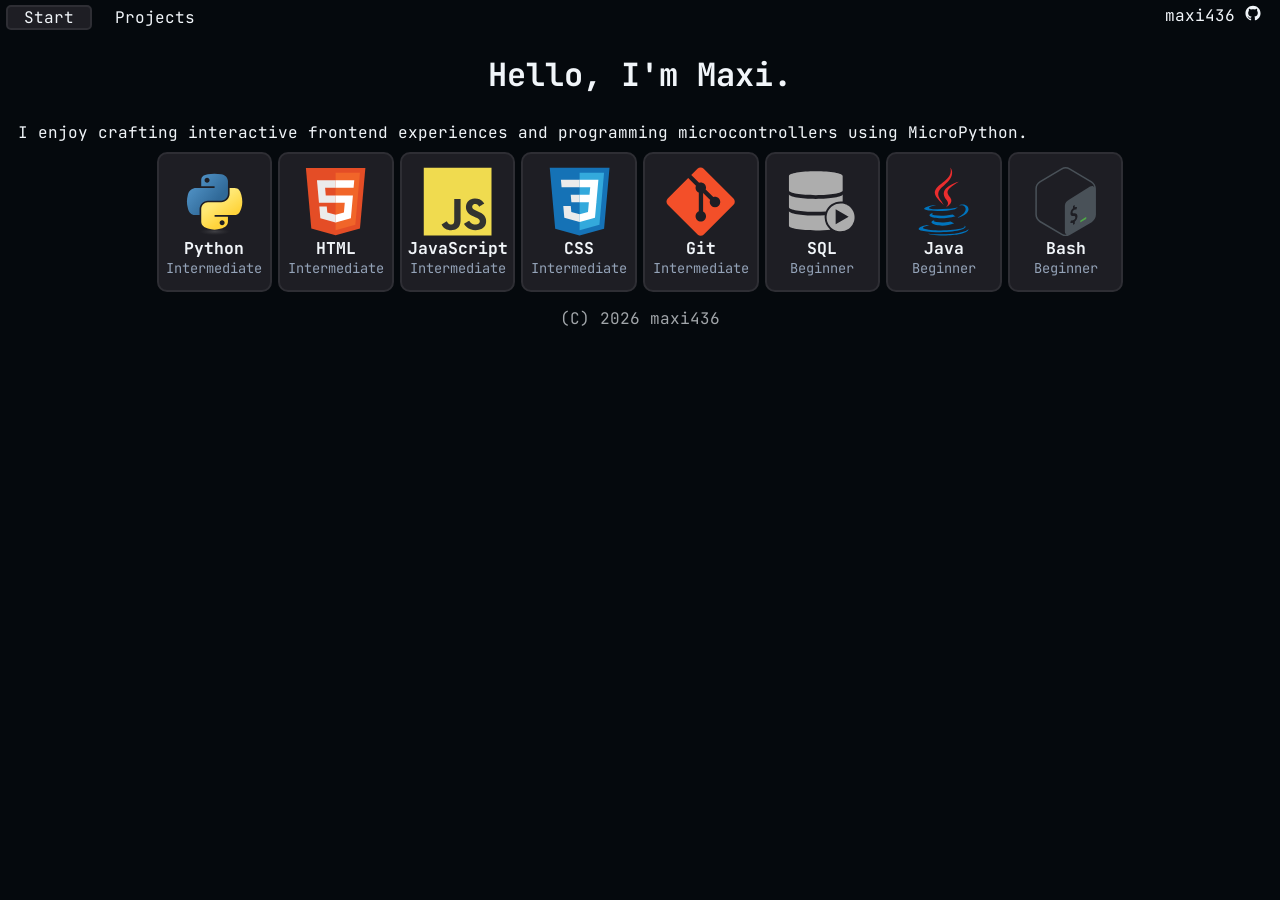
==== index.html @ e3fab628 "remake license section" ====
<!DOCTYPE html>
<html lang="en">
    <head>
        <meta charset="utf-8">
        <meta name="viewport" content="width=device-width, initial-scale=1.0">
        <title>maxi436's website</title>
        <link rel="stylesheet" href="style.css">
        <link rel="preconnect" href="https://fonts.googleapis.com">
        <link rel="preconnect" href="https://fonts.gstatic.com" crossorigin>
        <link href="https://fonts.googleapis.com/css2?family=JetBrains+Mono:wght@100..800&display=swap" rel="stylesheet">
    </head>
    <body>
        <nav>
            <button class="navbutton selected" onclick="show('start', this)">Start</button>
            <!-- button class="navbutton" onclick="show('about', this)">About</button -->
            <button class="navbutton" onclick="show('projects', this)">Projects</button>
            <a class="right" href="https://github.com/maxi436" target="new">
                <button>
                    maxi436 
                    <svg viewBox="0 0 128 128">
                    <g fill="#F1F5F9"><path fill-rule="evenodd" clip-rule="evenodd" d="M64 5.103c-33.347 0-60.388 27.035-60.388 60.388 0 26.682 17.303 49.317 41.297 57.303 3.017.56 4.125-1.31 4.125-2.905 0-1.44-.056-6.197-.082-11.243-16.8 3.653-20.345-7.125-20.345-7.125-2.747-6.98-6.705-8.836-6.705-8.836-5.48-3.748.413-3.67.413-3.67 6.063.425 9.257 6.223 9.257 6.223 5.386 9.23 14.127 6.562 17.573 5.02.542-3.903 2.107-6.568 3.834-8.076-13.413-1.525-27.514-6.704-27.514-29.843 0-6.593 2.36-11.98 6.223-16.21-.628-1.52-2.695-7.662.584-15.98 0 0 5.07-1.623 16.61 6.19C53.7 35 58.867 34.327 64 34.304c5.13.023 10.3.694 15.127 2.033 11.526-7.813 16.59-6.19 16.59-6.19 3.287 8.317 1.22 14.46.593 15.98 3.872 4.23 6.215 9.617 6.215 16.21 0 23.194-14.127 28.3-27.574 29.796 2.167 1.874 4.097 5.55 4.097 11.183 0 8.08-.07 14.583-.07 16.572 0 1.607 1.088 3.49 4.148 2.897 23.98-7.994 41.263-30.622 41.263-57.294C124.388 32.14 97.35 5.104 64 5.104z"></path><path d="M26.484 91.806c-.133.3-.605.39-1.035.185-.44-.196-.685-.605-.543-.906.13-.31.603-.395 1.04-.188.44.197.69.61.537.91zm2.446 2.729c-.287.267-.85.143-1.232-.28-.396-.42-.47-.983-.177-1.254.298-.266.844-.14 1.24.28.394.426.472.984.17 1.255zM31.312 98.012c-.37.258-.976.017-1.35-.52-.37-.538-.37-1.183.01-1.44.373-.258.97-.025 1.35.507.368.545.368 1.19-.01 1.452zm3.261 3.361c-.33.365-1.036.267-1.552-.23-.527-.487-.674-1.18-.343-1.544.336-.366 1.045-.264 1.564.23.527.486.686 1.18.333 1.543zm4.5 1.951c-.147.473-.825.688-1.51.486-.683-.207-1.13-.76-.99-1.238.14-.477.823-.7 1.512-.485.683.206 1.13.756.988 1.237zm4.943.361c.017.498-.563.91-1.28.92-.723.017-1.308-.387-1.315-.877 0-.503.568-.91 1.29-.924.717-.013 1.306.387 1.306.88zm4.598-.782c.086.485-.413.984-1.126 1.117-.7.13-1.35-.172-1.44-.653-.086-.498.422-.997 1.122-1.126.714-.123 1.354.17 1.444.663zm0 0"></path></g>
                    </svg>
                </button>
            </a>
        </nav>

        <section class="start">
            <h1>Hello, I'm Maxi.</h1>

            <p>
                I enjoy crafting interactive frontend experiences and programming microcontrollers using MicroPython.
            </p>

            <div class="skills">
                <div class="card">
                    <div class="card-inner">
                        <div class="card-front">
                            <svg viewBox="0 0 128 128">
                            <lineargradient id="python-original-a" gradientUnits="userSpaceOnUse" x1="70.252" y1="1237.476" x2="170.659" y2="1151.089" gradientTransform="matrix(.563 0 0 -.568 -29.215 707.817)"><stop offset="0" stop-color="#5A9FD4"></stop><stop offset="1" stop-color="#306998"></stop></lineargradient><lineargradient id="python-original-b" gradientUnits="userSpaceOnUse" x1="209.474" y1="1098.811" x2="173.62" y2="1149.537" gradientTransform="matrix(.563 0 0 -.568 -29.215 707.817)"><stop offset="0" stop-color="#FFD43B"></stop><stop offset="1" stop-color="#FFE873"></stop></lineargradient><path fill="url(#python-original-a)" d="M63.391 1.988c-4.222.02-8.252.379-11.8 1.007-10.45 1.846-12.346 5.71-12.346 12.837v9.411h24.693v3.137H29.977c-7.176 0-13.46 4.313-15.426 12.521-2.268 9.405-2.368 15.275 0 25.096 1.755 7.311 5.947 12.519 13.124 12.519h8.491V67.234c0-8.151 7.051-15.34 15.426-15.34h24.665c6.866 0 12.346-5.654 12.346-12.548V15.833c0-6.693-5.646-11.72-12.346-12.837-4.244-.706-8.645-1.027-12.866-1.008zM50.037 9.557c2.55 0 4.634 2.117 4.634 4.721 0 2.593-2.083 4.69-4.634 4.69-2.56 0-4.633-2.097-4.633-4.69-.001-2.604 2.073-4.721 4.633-4.721z" transform="translate(0 10.26)"></path><path fill="url(#python-original-b)" d="M91.682 28.38v10.966c0 8.5-7.208 15.655-15.426 15.655H51.591c-6.756 0-12.346 5.783-12.346 12.549v23.515c0 6.691 5.818 10.628 12.346 12.547 7.816 2.297 15.312 2.713 24.665 0 6.216-1.801 12.346-5.423 12.346-12.547v-9.412H63.938v-3.138h37.012c7.176 0 9.852-5.005 12.348-12.519 2.578-7.735 2.467-15.174 0-25.096-1.774-7.145-5.161-12.521-12.348-12.521h-9.268zM77.809 87.927c2.561 0 4.634 2.097 4.634 4.692 0 2.602-2.074 4.719-4.634 4.719-2.55 0-4.633-2.117-4.633-4.719 0-2.595 2.083-4.692 4.633-4.692z" transform="translate(0 10.26)"></path><radialGradient id="python-original-c" cx="1825.678" cy="444.45" r="26.743" gradientTransform="matrix(0 -.24 -1.055 0 532.979 557.576)" gradientUnits="userSpaceOnUse"><stop offset="0" stop-color="#B8B8B8" stop-opacity=".498"></stop><stop offset="1" stop-color="#7F7F7F" stop-opacity="0"></stop></radialGradient><path opacity=".444" fill="url(#python-original-c)" d="M97.309 119.597c0 3.543-14.816 6.416-33.091 6.416-18.276 0-33.092-2.873-33.092-6.416 0-3.544 14.815-6.417 33.092-6.417 18.275 0 33.091 2.872 33.091 6.417z"></path>
                            </svg>         
                            <strong>Python</strong>
                            Intermediate
                        </div>
                        <div class="card-back">
                            since
                            2022
                        </div>
                    </div>
                </div>
                <div class="card">
                    <div class="card-inner">
                        <div class="card-front">          
                            <svg viewBox="0 0 128 128">
                            <path fill="#E44D26" d="M19.037 113.876L9.032 1.661h109.936l-10.016 112.198-45.019 12.48z"></path><path fill="#F16529" d="M64 116.8l36.378-10.086 8.559-95.878H64z"></path><path fill="#EBEBEB" d="M64 52.455H45.788L44.53 38.361H64V24.599H29.489l.33 3.692 3.382 37.927H64zm0 35.743l-.061.017-15.327-4.14-.979-10.975H33.816l1.928 21.609 28.193 7.826.063-.017z"></path><path fill="#fff" d="M63.952 52.455v13.763h16.947l-1.597 17.849-15.35 4.143v14.319l28.215-7.82.207-2.325 3.234-36.233.335-3.696h-3.708zm0-27.856v13.762h33.244l.276-3.092.628-6.978.329-3.692z"></path>
                            </svg>
                            <strong>HTML</strong>
                            Intermediate
                        </div>
                        <div class="card-back">
                            since
                            2024
                        </div>
                    </div>
                </div>
                <div class="card">
                    <div class="card-inner">
                        <div class="card-front">
                            <svg viewBox="0 0 128 128">
                            <path fill="#F0DB4F" d="M1.408 1.408h125.184v125.185H1.408z"></path><path fill="#323330" d="M116.347 96.736c-.917-5.711-4.641-10.508-15.672-14.981-3.832-1.761-8.104-3.022-9.377-5.926-.452-1.69-.512-2.642-.226-3.665.821-3.32 4.784-4.355 7.925-3.403 2.023.678 3.938 2.237 5.093 4.724 5.402-3.498 5.391-3.475 9.163-5.879-1.381-2.141-2.118-3.129-3.022-4.045-3.249-3.629-7.676-5.498-14.756-5.355l-3.688.477c-3.534.893-6.902 2.748-8.877 5.235-5.926 6.724-4.236 18.492 2.975 23.335 7.104 5.332 17.54 6.545 18.873 11.531 1.297 6.104-4.486 8.08-10.234 7.378-4.236-.881-6.592-3.034-9.139-6.949-4.688 2.713-4.688 2.713-9.508 5.485 1.143 2.499 2.344 3.63 4.26 5.795 9.068 9.198 31.76 8.746 35.83-5.176.165-.478 1.261-3.666.38-8.581zM69.462 58.943H57.753l-.048 30.272c0 6.438.333 12.34-.714 14.149-1.713 3.558-6.152 3.117-8.175 2.427-2.059-1.012-3.106-2.451-4.319-4.485-.333-.584-.583-1.036-.667-1.071l-9.52 5.83c1.583 3.249 3.915 6.069 6.902 7.901 4.462 2.678 10.459 3.499 16.731 2.059 4.082-1.189 7.604-3.652 9.448-7.401 2.666-4.915 2.094-10.864 2.07-17.444.06-10.735.001-21.468.001-32.237z"></path>
                            </svg>
                            <strong>JavaScript</strong>
                            Intermediate
                        </div>
                        <div class="card-back">
                            since
                            2024
                        </div>
                    </div>
                </div>
                <div class="card">
                    <div class="card-inner">
                        <div class="card-front">
                            <svg viewBox="0 0 128 128">
                            <path fill="#1572B6" d="M18.814 114.123L8.76 1.352h110.48l-10.064 112.754-45.243 12.543-45.119-12.526z"></path><path fill="#33A9DC" d="M64.001 117.062l36.559-10.136 8.601-96.354h-45.16v106.49z"></path><path fill="#fff" d="M64.001 51.429h18.302l1.264-14.163H64.001V23.435h34.682l-.332 3.711-3.4 38.114h-30.95V51.429z"></path><path fill="#EBEBEB" d="M64.083 87.349l-.061.018-15.403-4.159-.985-11.031H33.752l1.937 21.717 28.331 7.863.063-.018v-14.39z"></path><path fill="#fff" d="M81.127 64.675l-1.666 18.522-15.426 4.164v14.39l28.354-7.858.208-2.337 2.406-26.881H81.127z"></path><path fill="#EBEBEB" d="M64.048 23.435v13.831H30.64l-.277-3.108-.63-7.012-.331-3.711h34.646zm-.047 27.996v13.831H48.792l-.277-3.108-.631-7.012-.33-3.711h16.447z"></path>
                            </svg>
                            <strong>CSS</strong>
                            Intermediate
                        </div>
                        <div class="card-back">
                            since
                            2024
                        </div>
                    </div>
                </div>
                <div class="card">
                    <div class="card-inner">
                        <div class="card-front">
                            <svg viewBox="0 0 128 128">
                            <path fill="#F34F29" d="M124.737 58.378L69.621 3.264c-3.172-3.174-8.32-3.174-11.497 0L46.68 14.71l14.518 14.518c3.375-1.139 7.243-.375 9.932 2.314 2.703 2.706 3.461 6.607 2.294 9.993l13.992 13.993c3.385-1.167 7.292-.413 9.994 2.295 3.78 3.777 3.78 9.9 0 13.679a9.673 9.673 0 01-13.683 0 9.677 9.677 0 01-2.105-10.521L68.574 47.933l-.002 34.341a9.708 9.708 0 012.559 1.828c3.778 3.777 3.778 9.898 0 13.683-3.779 3.777-9.904 3.777-13.679 0-3.778-3.784-3.778-9.905 0-13.683a9.65 9.65 0 013.167-2.11V47.333a9.581 9.581 0 01-3.167-2.111c-2.862-2.86-3.551-7.06-2.083-10.576L41.056 20.333 3.264 58.123a8.133 8.133 0 000 11.5l55.117 55.114c3.174 3.174 8.32 3.174 11.499 0l54.858-54.858a8.135 8.135 0 00-.001-11.501z"></path>
                            </svg>
                            <strong>Git</strong>
                            Intermediate
                        </div>
                        <div class="card-back">
                            since 2025
                        </div>
                    </div>
                </div>
                <div class="card">
                    <div class="card-inner">
                        <div class="card-front">
                            <svg viewBox="0 0 128 128"> 
                            <path fill="#adadad" d="M51.395 7.758c-27.396 0-49.604 3.824-49.647 8.54l-.002-.009v27.293c0 4.723 22.227 8.535 49.649 8.535 27.42 0 49.648-3.836 49.648-8.535V16.289l-.002.01c-.043-4.717-22.255-8.541-49.646-8.541zm-17.268 16.57c1.39.09 2.805.169 4.25.236-.574-.026-1.18-.04-1.746-.07-.86-.046-1.665-.112-2.504-.166zm20.453.516c-1.064.012-2.104.037-3.185.037v-.002c-.654 0-1.275-.021-1.922-.025.642.004 1.273.017 1.922.017 1.075 0 2.127-.016 3.185-.027zM1.746 50.562v23.77c0 4.727 22.227 8.535 49.649 8.535 6.502 0 12.672-.228 18.357-.62 4.322-10.913 14.962-18.634 27.412-18.634 1.316 0 2.609.095 3.879.262V50.562c0 4.727-22.228 8.536-49.648 8.536-27.422 0-49.649-3.833-49.649-8.535zM97.164 67.25c-10.278 0-19.151 5.999-23.314 14.686a25.67 25.67 0 0 0-.805 1.884c-.2.522-.392 1.05-.559 1.586v.002a25.753 25.753 0 0 0-.447 1.647c-.03.124-.056.248-.084.373a25.7 25.7 0 0 0-.324 1.676 26.04 26.04 0 0 0-.307 3.986c0 9.287 4.9 17.426 12.254 21.98.485.3.98.584 1.484.852.03.016.062.03.092.047.453.238.917.462 1.385.674.076.034.152.07.229.103 1.001.441 2.036.82 3.1 1.133a25.62 25.62 0 0 0 1.654.426c.092.02.184.044.277.064.536.114 1.08.21 1.629.29l.232.028c.476.065.954.115 1.438.153l.375.03c.56.035 1.122.06 1.691.06a25.78 25.78 0 0 0 14.447-4.412 25.93 25.93 0 0 0 3.825-3.157 25.94 25.94 0 0 0 6.406-10.586 25.654 25.654 0 0 0 1.03-5.043 25.815 25.815 0 0 0 .03-4.877c-.007-.081-.011-.164-.02-.246a25.824 25.824 0 0 0-.347-2.41 25.664 25.664 0 0 0-.447-1.928c-.036-.131-.075-.261-.113-.392a25.648 25.648 0 0 0-.621-1.881c-.035-.091-.073-.18-.108-.271a25.719 25.719 0 0 0-.816-1.89c-.023-.045-.048-.09-.07-.136a25.79 25.79 0 0 0-.989-1.824l-.057-.096a25.85 25.85 0 0 0-1.148-1.736c-.045-.063-.087-.127-.133-.19a25.933 25.933 0 0 0-1.234-1.554c-.077-.09-.156-.179-.235-.268-.43-.49-.879-.966-1.345-1.422-.07-.068-.143-.133-.213-.2a25.986 25.986 0 0 0-1.516-1.347c-.04-.033-.082-.064-.123-.097a25.919 25.919 0 0 0-1.664-1.238c-.027-.019-.053-.039-.08-.057l-.012-.008a25.841 25.841 0 0 0-1.75-1.076c-.074-.042-.147-.087-.222-.129a25.76 25.76 0 0 0-2.094-1.031c-.6-.264-1.213-.507-1.836-.725-.115-.04-.232-.078-.348-.117a25.6 25.6 0 0 0-1.914-.563c-.102-.025-.207-.045-.31-.07a25.664 25.664 0 0 0-2.084-.412l-.01-.002a26.1 26.1 0 0 0-3.879-.289zm-9.102 10.914 24.028 13.871-24.028 13.871V78.164zM1.746 81.316v27.29c0 4.726 22.227 8.535 49.649 8.535 9.98 0 19.136-.536 26.89-1.412-6.478-5.408-10.601-13.541-10.601-22.64a29.6 29.6 0 0 1 .244-3.74 272.19 272.19 0 0 1-16.533.499c-27.422 0-49.649-3.832-49.649-8.532z"></path>
                            </svg>
                            <strong>SQL</strong>
                            Beginner
                        </div>
                        <div class="card-back">
                            since
                            2025
                        </div>
                    </div>
                </div>
                <div class="card">
                    <div class="card-inner">
                        <div class="card-front">
                            <svg viewBox="0 0 128 128">
                            <path fill="#0074BD" d="M47.617 98.12s-4.767 2.774 3.397 3.71c9.892 1.13 14.947.968 25.845-1.092 0 0 2.871 1.795 6.873 3.351-24.439 10.47-55.308-.607-36.115-5.969zm-2.988-13.665s-5.348 3.959 2.823 4.805c10.567 1.091 18.91 1.18 33.354-1.6 0 0 1.993 2.025 5.132 3.131-29.542 8.64-62.446.68-41.309-6.336z"></path><path fill="#EA2D2E" d="M69.802 61.271c6.025 6.935-1.58 13.17-1.58 13.17s15.289-7.891 8.269-17.777c-6.559-9.215-11.587-13.792 15.635-29.58 0 .001-42.731 10.67-22.324 34.187z"></path><path fill="#0074BD" d="M102.123 108.229s3.529 2.91-3.888 5.159c-14.102 4.272-58.706 5.56-71.094.171-4.451-1.938 3.899-4.625 6.526-5.192 2.739-.593 4.303-.485 4.303-.485-4.953-3.487-32.013 6.85-13.743 9.815 49.821 8.076 90.817-3.637 77.896-9.468zM49.912 70.294s-22.686 5.389-8.033 7.348c6.188.828 18.518.638 30.011-.326 9.39-.789 18.813-2.474 18.813-2.474s-3.308 1.419-5.704 3.053c-23.042 6.061-67.544 3.238-54.731-2.958 10.832-5.239 19.644-4.643 19.644-4.643zm40.697 22.747c23.421-12.167 12.591-23.86 5.032-22.285-1.848.385-2.677.72-2.677.72s.688-1.079 2-1.543c14.953-5.255 26.451 15.503-4.823 23.725 0-.002.359-.327.468-.617z"></path><path fill="#EA2D2E" d="M76.491 1.587S89.459 14.563 64.188 34.51c-20.266 16.006-4.621 25.13-.007 35.559-11.831-10.673-20.509-20.07-14.688-28.815C58.041 28.42 81.722 22.195 76.491 1.587z"></path><path fill="#0074BD" d="M52.214 126.021c22.476 1.437 57-.8 57.817-11.436 0 0-1.571 4.032-18.577 7.231-19.186 3.612-42.854 3.191-56.887.874 0 .001 2.875 2.381 17.647 3.331z"></path>
                            </svg>
                            <strong>Java</strong>
                            Beginner
                        </div>
                        <div class="card-back">
                            since 2025
                        </div>
                    </div>
                </div>
                <div class="card">
                        <div class="card-inner">
                            <div class="card-front">
                                <svg viewBox="0 0 128 128">
                                <path fill="#495158" d="M112.205 26.129 71.8 2.142A15.326 15.326 0 0 0 64.005 0c-2.688 0-5.386.717-7.796 2.152L15.795 26.14C10.976 28.999 8 34.289 8 40.018v47.975c0 5.729 2.967 11.019 7.796 13.878L56.2 125.858A15.193 15.193 0 0 0 63.995 128a15.32 15.32 0 0 0 7.796-2.142l40.414-23.987c4.819-2.86 7.796-8.16 7.796-13.878V40.007c0-5.718-2.967-11.019-7.796-13.878zm-31.29 74.907.063 3.448c0 .418-.267.889-.588 1.06l-2.046 1.178c-.321.16-.6-.032-.6-.45l-.032-3.394c-1.745.728-3.523.9-4.647.45-.214-.086-.31-.397-.225-.76l.739-3.117c.064-.246.193-.493.364-.643a.726.726 0 0 1 .193-.139c.117-.064.235-.075.332-.032 1.22.407 2.773.214 4.272-.535 1.907-.964 3.18-2.913 3.16-4.84-.022-1.757-.964-2.474-3.267-2.496-2.934.01-5.675-.567-5.718-4.894-.032-3.555 1.81-7.26 4.744-9.595l-.032-3.48c0-.428.257-.9.589-1.07l1.98-1.264c.322-.161.6.042.6.46l.033 3.48c1.456-.578 2.72-.738 3.865-.47.247.063.364.406.257.802l-.77 3.084a1.372 1.372 0 0 1-.354.622.825.825 0 0 1-.203.15c-.108.053-.204.064-.3.053-.525-.118-1.767-.385-3.727.6-2.056 1.038-2.773 2.827-2.763 4.155.022 1.585.825 2.066 3.63 2.11 3.738.063 5.344 1.691 5.387 5.45.053 3.684-1.917 7.657-4.937 10.077zm28.206-64.787L70.89 59.86c-4.765 2.784-8.278 5.911-8.288 11.662v47.107c0 3.437 1.392 5.665 3.523 6.318a12.81 12.81 0 0 1-2.12.204c-2.239 0-4.445-.61-6.383-1.757L17.219 99.408c-3.951-2.345-6.403-6.725-6.403-11.426V40.007c0-4.7 2.452-9.08 6.403-11.426L57.634 4.594a12.555 12.555 0 0 1 6.382-1.756c2.238 0 4.444.61 6.382 1.756l40.415 23.987c3.33 1.981 5.579 5.397 6.21 9.242-1.36-2.86-4.38-3.63-7.902-1.574z"></path><path fill="#4fa847" d="m101.614 92.619-10.066 6.018c-.268.16-.46.332-.46.653v2.635c0 .32.214.46.481.3l10.216-6.212c.268-.16.31-.45.31-.77v-2.324c0-.322-.213-.45-.481-.3z"></path>
                                </svg>

                                <strong>Bash</strong>
                                Beginner
                            </div>
                            <div class="card-back">
                                since 2025
                            </div>
                        </div>
                    </div>
                </div>
            </div>
        </section>

        <section class="projects">
            <div>
                <h2>Grades</h2>
                <small>active</small>
                <p>Compare your grades with your target grades. (German)</p>
                HTML JavaScript CSS<br>
                <a target="new" href="https://maxi436.github.io/Noten">Website</a>
                <a target="new" href="https://github.com/maxi436/Noten">GitHub</a>
            </div>
            <div>
                <h2>Games</h2>
                <small>active</small>
                <p>A collection of small arcade games built with Pygame.</p>
                Python<br>
                <a target="new" href="https://github.com/maxi436/Games">GitHub</a>
            </div>
            <div>
                <h2>Dashboard</h2>
                <small>active</small>
                <p>A simple dashboard, that fetches user data from GitHub.</p>
                HTML JavaScript CSS<br>
                <a target="new" href="https://maxi436.github.io/Dashboard">Website</a>
                <a target="new" href="https://github.com/maxi436/Dashboard">GitHub</a>
            </div>
        </section>

        <section class="license">
            <p>
                The source code of this website is available on <a href="https://github.com/maxi436/maxi436.github.io" target="new">github.com</a>.
            </p>
            <hr>
            <p>
                Copyright (C) 2026 maxi436
                <br>
                Permission is granted to use, copy, and modify this software
                for personal and educational purposes.
                <br>
                Selling this software, modified versions of it, or including it
                in commercial products is prohibited without prior permission
                from the copyright holder.
                <br>
                THE SOFTWARE IS PROVIDED "AS IS", WITHOUT WARRANTY OF ANY KIND.
            </p>
            <hr>
            <p>
                The icons used in this website are bare SVGs from <a href="https://devicon.dev/" target="new">devicon.dev</a>.
            </p>
            </section>

        <footer>
            <button class="navbutton" onclick="show('license',this)">(C) 2026 maxi436</button>
        </footer>

        <script src="script.js"></script>
    </body>
</html>
---- style.css ----
:root {
    background-color:#05090D;
}
* {
    font-family:"Jetbrains Mono";
}

body {
    color:#F1F5F9;
    background:none;
}

h1 {
    text-align:center;
    color:#F1F5F9;
    font-size:2em;
    line-height:2em;
    margin:0em 0em 0.5em 0em;
}
h2 {
    text-align:center;
    color:#F1F5F9;
    font-size:1.6em;
    line-height:1.6em;
    margin:0em;
}
p {
    color:#F1F5F9;
    font-size:1em;
    line-height:1.2em;
    text-align:justify;
    margin:0.4em;
}
section:not(.license) {
    padding:2.2em 0.2em 0.6em 0.2em;
}

nav {
    background-color:#05090D;
    position:fixed;
    top:0em;
    left:0em;
    color:#F1F5F9;
    padding:0.3em 0.2em 0.3em 0.2em;
    font-size:1em;
    line-height:1em;
    text-align:center;
    display:flex;
    flex-direction:row;
    flex-wrap:nowrap;
    width:100%;
    z-index:10;
}
nav button {
    color:#F1F5F9;
    background:#05090D;
    border:none;
    padding:0em 1em 0em 1em;
    margin:0em 0.2em 0em 0.2em;
    font-size:1em;
    z-index:1;
}
nav button.selected {
    background-color:#1E1E24;
    border:solid 2px #2E2E34;
    border-radius:5px;
}
nav svg {
    width:1em;
    height:1em;
}

a {
    color:#94A3B8;
    text-decoration:none;
    margin:0em;
}
a:hover {
    text-decoration:underline;
}

.skills, .projects {
    text-align:center;
    display:flex;
    flex-direction:row;
    flex-wrap:wrap;
    justify-content:center;
    margin:0em;
}
.projects div {
    background-color:#1E1E24;
    border:solid 2px #2E2E34;
    border-radius:10px;
    display:block;
    width:24em;
    text-align:center;
    margin:0.2em;
    padding:0.4em;
}
bold, .projects div h1 {
    font-size:1.2em;
    line-height:1.2em;
    display:block;
    color:#F1F5F9;
}
a.projects {
    line-height:1.2em;
}
.projects div small {
    color:#94A3B8;
    font-size:1em;
    margin-top:-4em;
}

.right {
    position:fixed;
    right:1em;
    z-index:0;
}
.right button {
    padding:0em;
}

footer {
    text-align:center;
    background-color:#05090D;
    height:1.5em;
    padding:0.2em;
    line-height:1em;
}
footer button {
    color:#A1A5A9;
    text-align:center;
    font-size:1em;
    text-decoration:none;
    background:none;
    border:none;
}
footer button.selected {
    text-decoration:underline;
}
.license{
    background-color:#1E1E24;
    border:solid 2px #2E2E34;
    border-radius:15px;
    margin:2.2em 0em 0.6em 0em;
    padding:0.2em;
}
hr {
    width:96%;
    border:solid 1px #2E2E34;
    margin:0.2em 2%;
}
.card {
    position: relative;
    width: 7.6em;
    height: 9.2em;
    margin:0.2em;
    padding: 0;
    font-size: 0.95rem;
    text-align: center;
    display: inline-flex;
    perspective: 1000px;
}

.card-inner {
    position: relative;
    width: 100%;
    height: 100%;
    text-align: center;
    transition: transform 0.8s;
    transform-style: preserve-3d;
}

.card:hover .card-inner {
    transform: rotateY(180deg);
}

.card-front,
.card-back {
    position: absolute;
    inset: 0;
    display: flex;
    flex-direction: column;
    justify-content: center;
    align-items: center;
    padding: 0.8rem;
    border: solid 2px #2E2E34;
    border-radius: 10px;
    backface-visibility: hidden;
    box-sizing: border-box;
}

.card-front {
    background-color: #1E1E24;
    color: #94A3B8;
    transform: rotateY(0deg);
    font-size:0.9em;
}

.card-back {
    background-color: #1E1E24;
    color: #94A3B8;
    transform: rotateY(180deg);
}
svg.card {
    width: 4.6em;
    height: 4.6em;
    margin-bottom:0.4em;
}

progress {
    width:100%;
    border:solid 2px #94A3B8;
    border-radius:5px;
}
progress::-webkit-progress-bar {
    background-color: transparent;
}
progress::-moz-progress-bar {
    background-color:#94A3B8;
}
progress::-webkit-progress-value {
    background-color:#94A3B8;
}

strong {
    color:#F1F5F9;
    margin-top:0.2em;
    font-size:1.2em;
    line-height:1.2em;
}

input {
    box-sizing: border-box;
    width: 100%;
    min-width: 4em;
    color: #F1F5F9;
    background-color: #05090D;
    border: solid 2px #2E2E34;
    border-radius: 5px;
    padding: 0.2em 0.5em;
    font: inherit;
    text-align: center;
}

input::-webkit-outer-spin-button,
input::-webkit-inner-spin-button {
    -webkit-appearance: none !important;
    margin: 0;
}

/* Firefox */
input[type=number] {
    -moz-appearance: textfield !important;
    appearance: textfield;
}

input:focus{
    outline: none;
    border:solid 2px#94A3B8 !important;
    border-radius: 5px;
}

th.ziele,td.ziele {
    width:25%;
}
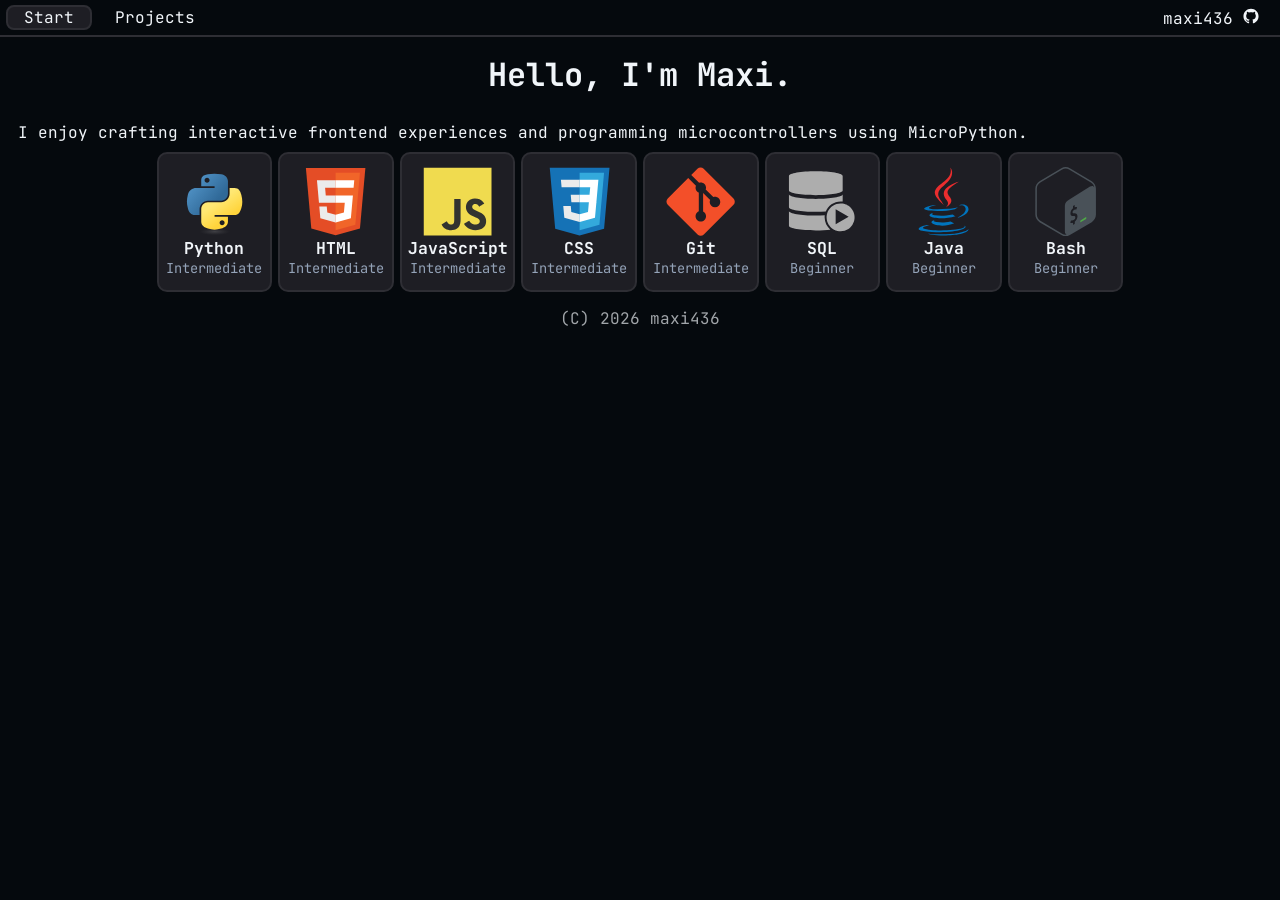
==== commit a76f6252: "update styling" ====
--- a/index.html
+++ b/index.html
@@ -184,7 +184,6 @@
             <p>
                 The source code of this website is available on <a href="https://github.com/maxi436/maxi436.github.io" target="new">github.com</a>.
             </p>
-            <hr>
             <p>
                 Copyright (C) 2026 maxi436
                 <br>
@@ -197,7 +196,6 @@
                 <br>
                 THE SOFTWARE IS PROVIDED "AS IS", WITHOUT WARRANTY OF ANY KIND.
             </p>
-            <hr>
             <p>
                 The icons used in this website are bare SVGs from <a href="https://devicon.dev/" target="new">devicon.dev</a>.
             </p>
--- a/style.css
+++ b/style.css
@@ -31,8 +31,24 @@
     text-align:justify;
     margin:0.4em;
 }
-section:not(.license) {
+
+section {
     padding:2.2em 0.2em 0.6em 0.2em;
+}
+
+footer {
+    text-align:center;
+    background-color:#05090D;
+    height:1.5em;
+    padding:0.2em;
+    line-height:1em;
+}
+footer *{
+    color:#A1A5A9;
+    text-align:center;
+    font-size:1em;
+    background:none;
+    border:none;
 }
 
 nav {
@@ -43,31 +59,51 @@
     color:#F1F5F9;
     padding:0.3em 0.2em 0.3em 0.2em;
     font-size:1em;
-    line-height:1em;
     text-align:center;
     display:flex;
     flex-direction:row;
     flex-wrap:nowrap;
     width:100%;
     z-index:10;
-}
-nav button {
+    border-bottom:solid 2px #2E2E34;
+}
+nav button, nav a {
     color:#F1F5F9;
     background:#05090D;
     border:none;
-    padding:0em 1em 0em 1em;
-    margin:0em 0.2em 0em 0.2em;
+    padding:0em 1em;
+    margin:0em 0.2em;
     font-size:1em;
     z-index:1;
+}
+nav a {
+    padding:0em 0.1em;
+}
+nav button:hover , nav a:hover, footer button.selected{
+    background-color:#15191D;
+    border-radius:8px;
 }
 nav button.selected {
     background-color:#1E1E24;
     border:solid 2px #2E2E34;
-    border-radius:5px;
+    border-radius:8px;
 }
 nav svg {
     width:1em;
     height:1em;
+}
+hr {
+    width:96%;
+    border:solid 1px #2E2E34;
+    margin:0.2em 2%;
+    height:0em;
+}
+nav hr{
+    position:absolute;
+    width:100%;
+    top:2.2em;
+    left:0em;
+    margin:0em;
 }
 
 a {
@@ -104,7 +140,7 @@
     color:#F1F5F9;
 }
 a.projects {
-    line-height:1.2em;
+    line-height:1.4em;
 }
 .projects div small {
     color:#94A3B8;
@@ -113,43 +149,13 @@
 }
 
 .right {
-    position:fixed;
-    right:1em;
+    position:absolute;
+    right:0.2em;
+    top:0.5em;
     z-index:0;
 }
-.right button {
-    padding:0em;
-}
-
-footer {
-    text-align:center;
-    background-color:#05090D;
-    height:1.5em;
-    padding:0.2em;
-    line-height:1em;
-}
-footer button {
-    color:#A1A5A9;
-    text-align:center;
-    font-size:1em;
-    text-decoration:none;
-    background:none;
-    border:none;
-}
-footer button.selected {
-    text-decoration:underline;
-}
-.license{
-    background-color:#1E1E24;
-    border:solid 2px #2E2E34;
-    border-radius:15px;
-    margin:2.2em 0em 0.6em 0em;
-    padding:0.2em;
-}
-hr {
-    width:96%;
-    border:solid 1px #2E2E34;
-    margin:0.2em 2%;
+.right svg {
+    height:100%;
 }
 .card {
     position: relative;
@@ -260,8 +266,4 @@
     outline: none;
     border:solid 2px#94A3B8 !important;
     border-radius: 5px;
-}
-
-th.ziele,td.ziele {
-    width:25%;
 }
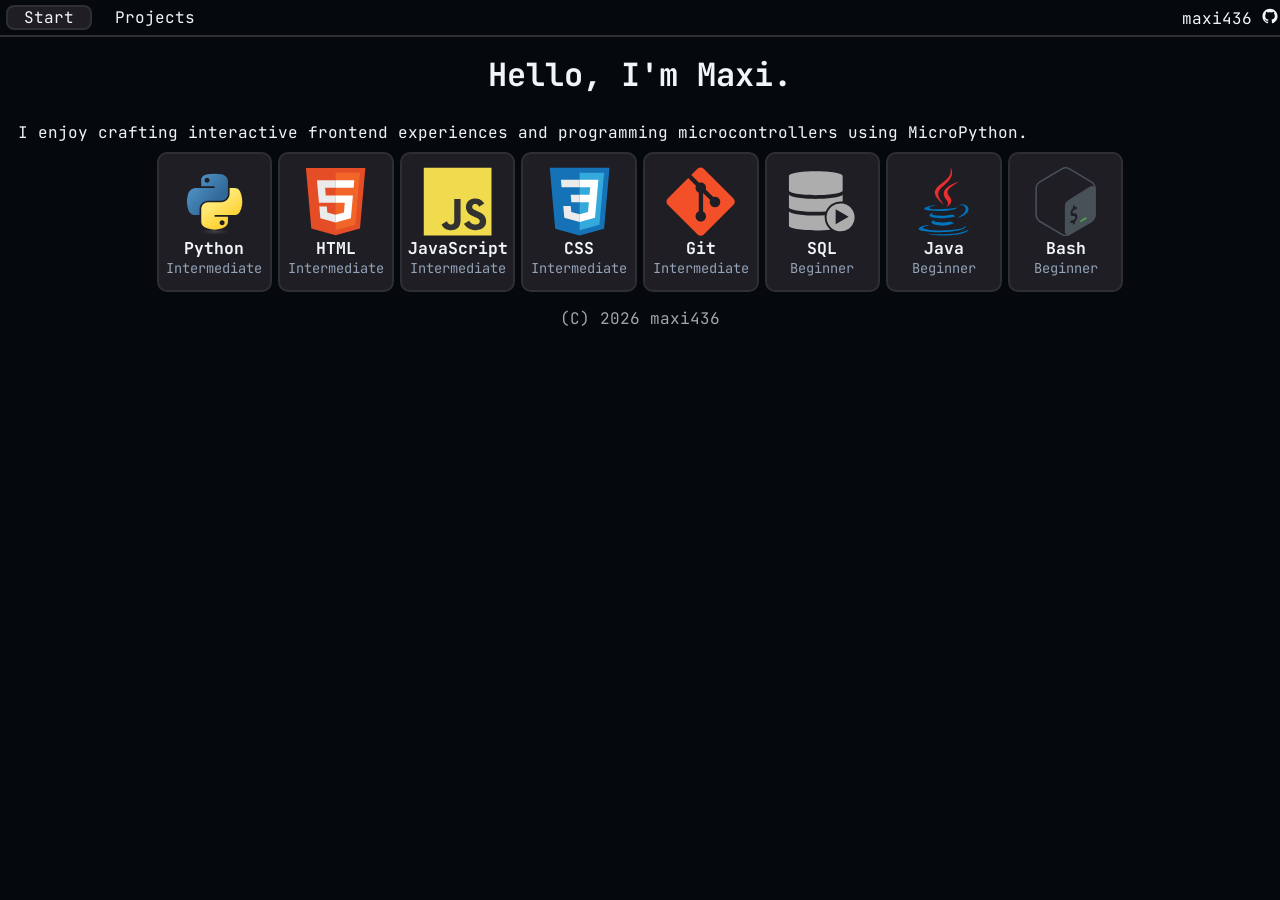
==== commit 5761f39c: "fix link in nav" ====
--- a/index.html
+++ b/index.html
@@ -15,12 +15,10 @@
             <!-- button class="navbutton" onclick="show('about', this)">About</button -->
             <button class="navbutton" onclick="show('projects', this)">Projects</button>
             <a class="right" href="https://github.com/maxi436" target="new">
-                <button>
-                    maxi436 
-                    <svg viewBox="0 0 128 128">
-                    <g fill="#F1F5F9"><path fill-rule="evenodd" clip-rule="evenodd" d="M64 5.103c-33.347 0-60.388 27.035-60.388 60.388 0 26.682 17.303 49.317 41.297 57.303 3.017.56 4.125-1.31 4.125-2.905 0-1.44-.056-6.197-.082-11.243-16.8 3.653-20.345-7.125-20.345-7.125-2.747-6.98-6.705-8.836-6.705-8.836-5.48-3.748.413-3.67.413-3.67 6.063.425 9.257 6.223 9.257 6.223 5.386 9.23 14.127 6.562 17.573 5.02.542-3.903 2.107-6.568 3.834-8.076-13.413-1.525-27.514-6.704-27.514-29.843 0-6.593 2.36-11.98 6.223-16.21-.628-1.52-2.695-7.662.584-15.98 0 0 5.07-1.623 16.61 6.19C53.7 35 58.867 34.327 64 34.304c5.13.023 10.3.694 15.127 2.033 11.526-7.813 16.59-6.19 16.59-6.19 3.287 8.317 1.22 14.46.593 15.98 3.872 4.23 6.215 9.617 6.215 16.21 0 23.194-14.127 28.3-27.574 29.796 2.167 1.874 4.097 5.55 4.097 11.183 0 8.08-.07 14.583-.07 16.572 0 1.607 1.088 3.49 4.148 2.897 23.98-7.994 41.263-30.622 41.263-57.294C124.388 32.14 97.35 5.104 64 5.104z"></path><path d="M26.484 91.806c-.133.3-.605.39-1.035.185-.44-.196-.685-.605-.543-.906.13-.31.603-.395 1.04-.188.44.197.69.61.537.91zm2.446 2.729c-.287.267-.85.143-1.232-.28-.396-.42-.47-.983-.177-1.254.298-.266.844-.14 1.24.28.394.426.472.984.17 1.255zM31.312 98.012c-.37.258-.976.017-1.35-.52-.37-.538-.37-1.183.01-1.44.373-.258.97-.025 1.35.507.368.545.368 1.19-.01 1.452zm3.261 3.361c-.33.365-1.036.267-1.552-.23-.527-.487-.674-1.18-.343-1.544.336-.366 1.045-.264 1.564.23.527.486.686 1.18.333 1.543zm4.5 1.951c-.147.473-.825.688-1.51.486-.683-.207-1.13-.76-.99-1.238.14-.477.823-.7 1.512-.485.683.206 1.13.756.988 1.237zm4.943.361c.017.498-.563.91-1.28.92-.723.017-1.308-.387-1.315-.877 0-.503.568-.91 1.29-.924.717-.013 1.306.387 1.306.88zm4.598-.782c.086.485-.413.984-1.126 1.117-.7.13-1.35-.172-1.44-.653-.086-.498.422-.997 1.122-1.126.714-.123 1.354.17 1.444.663zm0 0"></path></g>
-                    </svg>
-                </button>
+                maxi436 
+                <svg viewBox="0 0 128 128">
+                <g fill="#F1F5F9"><path fill-rule="evenodd" clip-rule="evenodd" d="M64 5.103c-33.347 0-60.388 27.035-60.388 60.388 0 26.682 17.303 49.317 41.297 57.303 3.017.56 4.125-1.31 4.125-2.905 0-1.44-.056-6.197-.082-11.243-16.8 3.653-20.345-7.125-20.345-7.125-2.747-6.98-6.705-8.836-6.705-8.836-5.48-3.748.413-3.67.413-3.67 6.063.425 9.257 6.223 9.257 6.223 5.386 9.23 14.127 6.562 17.573 5.02.542-3.903 2.107-6.568 3.834-8.076-13.413-1.525-27.514-6.704-27.514-29.843 0-6.593 2.36-11.98 6.223-16.21-.628-1.52-2.695-7.662.584-15.98 0 0 5.07-1.623 16.61 6.19C53.7 35 58.867 34.327 64 34.304c5.13.023 10.3.694 15.127 2.033 11.526-7.813 16.59-6.19 16.59-6.19 3.287 8.317 1.22 14.46.593 15.98 3.872 4.23 6.215 9.617 6.215 16.21 0 23.194-14.127 28.3-27.574 29.796 2.167 1.874 4.097 5.55 4.097 11.183 0 8.08-.07 14.583-.07 16.572 0 1.607 1.088 3.49 4.148 2.897 23.98-7.994 41.263-30.622 41.263-57.294C124.388 32.14 97.35 5.104 64 5.104z"></path><path d="M26.484 91.806c-.133.3-.605.39-1.035.185-.44-.196-.685-.605-.543-.906.13-.31.603-.395 1.04-.188.44.197.69.61.537.91zm2.446 2.729c-.287.267-.85.143-1.232-.28-.396-.42-.47-.983-.177-1.254.298-.266.844-.14 1.24.28.394.426.472.984.17 1.255zM31.312 98.012c-.37.258-.976.017-1.35-.52-.37-.538-.37-1.183.01-1.44.373-.258.97-.025 1.35.507.368.545.368 1.19-.01 1.452zm3.261 3.361c-.33.365-1.036.267-1.552-.23-.527-.487-.674-1.18-.343-1.544.336-.366 1.045-.264 1.564.23.527.486.686 1.18.333 1.543zm4.5 1.951c-.147.473-.825.688-1.51.486-.683-.207-1.13-.76-.99-1.238.14-.477.823-.7 1.512-.485.683.206 1.13.756.988 1.237zm4.943.361c.017.498-.563.91-1.28.92-.723.017-1.308-.387-1.315-.877 0-.503.568-.91 1.29-.924.717-.013 1.306.387 1.306.88zm4.598-.782c.086.485-.413.984-1.126 1.117-.7.13-1.35-.172-1.44-.653-.086-.498.422-.997 1.122-1.126.714-.123 1.354.17 1.444.663zm0 0"></path></g>
+                </svg>
             </a>
         </nav>
 
--- a/style.css
+++ b/style.css
@@ -79,9 +79,10 @@
 nav a {
     padding:0em 0.1em;
 }
-nav button:hover , nav a:hover, footer button.selected{
+nav button:hover , nav a:hover, footer button:hover, footer button.selected{
     background-color:#15191D;
     border-radius:8px;
+    text-decoration:none;
 }
 nav button.selected {
     background-color:#1E1E24;
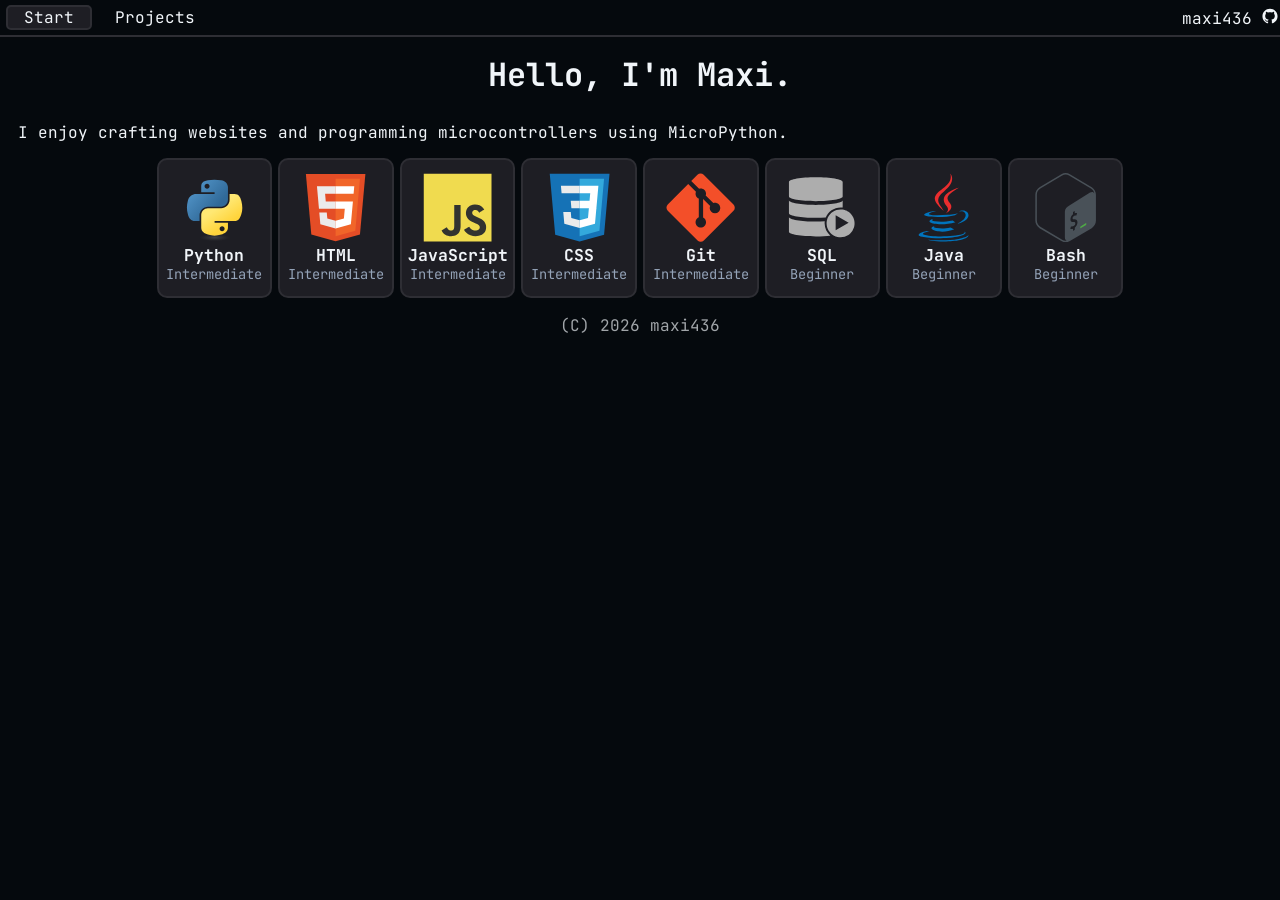
==== commit e0e1f551: "optimize styling" ====
--- a/index.html
+++ b/index.html
@@ -23,10 +23,9 @@
         </nav>
 
         <section class="start">
-            <h1>Hello, I'm Maxi.</h1>
-
-            <p>
-                I enjoy crafting interactive frontend experiences and programming microcontrollers using MicroPython.
+            <h1 class="typing">Hello, I'm Maxi.</h1>
+            <p>
+                I enjoy crafting websites and programming microcontrollers using MicroPython.
             </p>
 
             <div class="skills">
@@ -155,15 +154,15 @@
         <section class="projects">
             <div>
                 <h2>Grades</h2>
-                <small>active</small>
-                <p>Compare your grades with your target grades. (German)</p>
+                <small>finished</small>
+                <p>Compare your grades with your target grades. - in German</p>
                 HTML JavaScript CSS<br>
                 <a target="new" href="https://maxi436.github.io/Noten">Website</a>
                 <a target="new" href="https://github.com/maxi436/Noten">GitHub</a>
             </div>
             <div>
                 <h2>Games</h2>
-                <small>active</small>
+                <small>inactive</small>
                 <p>A collection of small arcade games built with Pygame.</p>
                 Python<br>
                 <a target="new" href="https://github.com/maxi436/Games">GitHub</a>
--- a/style.css
+++ b/style.css
@@ -28,8 +28,9 @@
     color:#F1F5F9;
     font-size:1em;
     line-height:1.2em;
-    text-align:justify;
+    text-align:left;
     margin:0.4em;
+    margin-bottom:0.8em;
 }
 
 section {
@@ -38,6 +39,7 @@
 
 footer {
     text-align:center;
+    color:#A1A5A9;
     background-color:#05090D;
     height:1.5em;
     padding:0.2em;
@@ -76,18 +78,43 @@
     font-size:1em;
     z-index:1;
 }
+button{
+    cursor:pointer;
+}
 nav a {
     padding:0em 0.1em;
 }
-nav button:hover , nav a:hover, footer button:hover, footer button.selected{
-    background-color:#15191D;
-    border-radius:8px;
+input {
+    box-sizing: border-box;
+    width: 100%;
+    min-width: 4em;
+    color: #F1F5F9;
+    background-color: #05090D;
+    border: solid 2px #2E2E34;
+    border-radius: 5px;
+    padding: 0.2em 0.5em;
+    font: inherit;
+    text-align: center;
+}
+select {
+    color: #F1F5F9;
+    background-color: #05090D;
+    border: solid 2px #2E2E34;
+    border-radius: 5px;
+    padding: 0.3em 0.5em;
+    text-align:center;
+    font:inherit;
+}
+select:hover, input:hover, option:checked{
+    background-color:#2E2E34;
+    border:solid 2px #2E2E34;
+    border-radius:5px;
     text-decoration:none;
 }
 nav button.selected {
     background-color:#1E1E24;
     border:solid 2px #2E2E34;
-    border-radius:8px;
+    border-radius:5px;
 }
 nav svg {
     width:1em;
@@ -111,8 +138,9 @@
     color:#94A3B8;
     text-decoration:none;
     margin:0em;
-}
-a:hover {
+    cursor:pointer;
+}
+a:not(nav a):hover {
     text-decoration:underline;
 }
 
@@ -238,19 +266,6 @@
     line-height:1.2em;
 }
 
-input {
-    box-sizing: border-box;
-    width: 100%;
-    min-width: 4em;
-    color: #F1F5F9;
-    background-color: #05090D;
-    border: solid 2px #2E2E34;
-    border-radius: 5px;
-    padding: 0.2em 0.5em;
-    font: inherit;
-    text-align: center;
-}
-
 input::-webkit-outer-spin-button,
 input::-webkit-inner-spin-button {
     -webkit-appearance: none !important;
@@ -263,8 +278,52 @@
     appearance: textfield;
 }
 
-input:focus{
+input:focus {
     outline: none;
-    border:solid 2px#94A3B8 !important;
-    border-radius: 5px;
-}+    border:solid 2px #94A3B8 !important;
+    border-radius: 5px;
+}
+
+select, select::picker(select) {
+    appearance: base-select;
+}
+
+select {
+    background-color:#1E1E24;
+    border:solid 2px #2E2E34;
+    border-radius:5px;
+    text-align:center;
+    height:auto;
+    width:max-content;
+    font-size:0.9em;
+    margin:0em 0.2em 0em 0.2em;
+    font-weight:normal;
+}
+
+select::picker(select) {
+    position:relative;
+    top:0.8em;
+    background-color: #1e1e24;
+    border: 2px solid #2E2E34;
+    border-radius: 5px;
+    padding:0.2em;
+}
+select option {
+    font-size:1em;
+    color: #F1F5F9;
+    border-radius: 5px;
+    text-align:center;
+    margin:2px;
+}
+option::checkmark {
+    content:"";
+}
+
+select::picker-icon {
+    transition: transform 0.2s ease;
+    content:"<";
+}
+select:open::picker-icon {
+    transform: rotate(-90deg);
+}
+
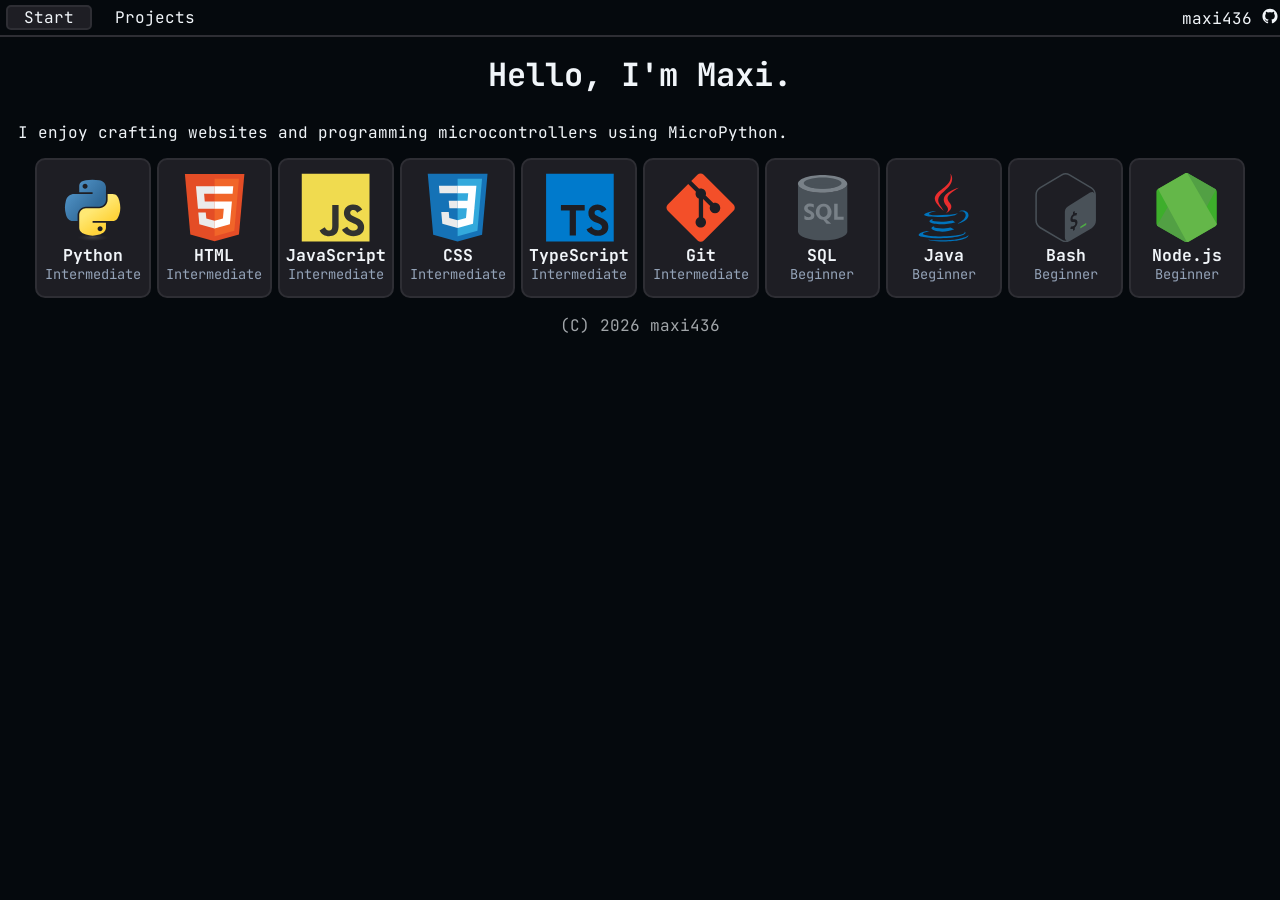
==== commit c8f7d9bd: "add new cards for ts and node.js add new card for sql-shell use better icon for sql" ====
--- a/index.html
+++ b/index.html
@@ -93,6 +93,20 @@
                     <div class="card-inner">
                         <div class="card-front">
                             <svg viewBox="0 0 128 128">
+                            <path fill="#007acc" d="M2 63.91v62.5h125v-125H2zm100.73-5a15.56 15.56 0 017.82 4.5 20.58 20.58 0 013 4c0 .16-5.4 3.81-8.69 5.85-.12.08-.6-.44-1.13-1.23a7.09 7.09 0 00-5.87-3.53c-3.79-.26-6.23 1.73-6.21 5a4.58 4.58 0 00.54 2.34c.83 1.73 2.38 2.76 7.24 4.86 8.95 3.85 12.78 6.39 15.16 10 2.66 4 3.25 10.46 1.45 15.24-2 5.2-6.9 8.73-13.83 9.9a38.32 38.32 0 01-9.52-.1A23 23 0 0180 109.19c-1.15-1.27-3.39-4.58-3.25-4.82a9.34 9.34 0 011.15-.73l4.6-2.64 3.59-2.08.75 1.11a16.78 16.78 0 004.74 4.54c4 2.1 9.46 1.81 12.16-.62a5.43 5.43 0 00.69-6.92c-1-1.39-3-2.56-8.59-5-6.45-2.78-9.23-4.5-11.77-7.24a16.48 16.48 0 01-3.43-6.25 25 25 0 01-.22-8c1.33-6.23 6-10.58 12.82-11.87a31.66 31.66 0 019.49.26zm-29.34 5.24v5.12H57.16v46.23H45.65V69.26H29.38v-5a49.19 49.19 0 01.14-5.16c.06-.08 10-.12 22-.1h21.81z"></path>
+                            </svg>
+                            <strong>TypeScript</strong>
+                            Intermediate
+                        </div>
+                        <div class="card-back">
+                            since 2026
+                        </div>
+                    </div>
+                </div>
+                <div class="card">
+                    <div class="card-inner">
+                        <div class="card-front">
+                            <svg viewBox="0 0 128 128">
                             <path fill="#F34F29" d="M124.737 58.378L69.621 3.264c-3.172-3.174-8.32-3.174-11.497 0L46.68 14.71l14.518 14.518c3.375-1.139 7.243-.375 9.932 2.314 2.703 2.706 3.461 6.607 2.294 9.993l13.992 13.993c3.385-1.167 7.292-.413 9.994 2.295 3.78 3.777 3.78 9.9 0 13.679a9.673 9.673 0 01-13.683 0 9.677 9.677 0 01-2.105-10.521L68.574 47.933l-.002 34.341a9.708 9.708 0 012.559 1.828c3.778 3.777 3.778 9.898 0 13.683-3.779 3.777-9.904 3.777-13.679 0-3.778-3.784-3.778-9.905 0-13.683a9.65 9.65 0 013.167-2.11V47.333a9.581 9.581 0 01-3.167-2.111c-2.862-2.86-3.551-7.06-2.083-10.576L41.056 20.333 3.264 58.123a8.133 8.133 0 000 11.5l55.117 55.114c3.174 3.174 8.32 3.174 11.499 0l54.858-54.858a8.135 8.135 0 00-.001-11.501z"></path>
                             </svg>
                             <strong>Git</strong>
@@ -105,10 +119,15 @@
                 </div>
                 <div class="card">
                     <div class="card-inner">
-                        <div class="card-front">
-                            <svg viewBox="0 0 128 128"> 
-                            <path fill="#adadad" d="M51.395 7.758c-27.396 0-49.604 3.824-49.647 8.54l-.002-.009v27.293c0 4.723 22.227 8.535 49.649 8.535 27.42 0 49.648-3.836 49.648-8.535V16.289l-.002.01c-.043-4.717-22.255-8.541-49.646-8.541zm-17.268 16.57c1.39.09 2.805.169 4.25.236-.574-.026-1.18-.04-1.746-.07-.86-.046-1.665-.112-2.504-.166zm20.453.516c-1.064.012-2.104.037-3.185.037v-.002c-.654 0-1.275-.021-1.922-.025.642.004 1.273.017 1.922.017 1.075 0 2.127-.016 3.185-.027zM1.746 50.562v23.77c0 4.727 22.227 8.535 49.649 8.535 6.502 0 12.672-.228 18.357-.62 4.322-10.913 14.962-18.634 27.412-18.634 1.316 0 2.609.095 3.879.262V50.562c0 4.727-22.228 8.536-49.648 8.536-27.422 0-49.649-3.833-49.649-8.535zM97.164 67.25c-10.278 0-19.151 5.999-23.314 14.686a25.67 25.67 0 0 0-.805 1.884c-.2.522-.392 1.05-.559 1.586v.002a25.753 25.753 0 0 0-.447 1.647c-.03.124-.056.248-.084.373a25.7 25.7 0 0 0-.324 1.676 26.04 26.04 0 0 0-.307 3.986c0 9.287 4.9 17.426 12.254 21.98.485.3.98.584 1.484.852.03.016.062.03.092.047.453.238.917.462 1.385.674.076.034.152.07.229.103 1.001.441 2.036.82 3.1 1.133a25.62 25.62 0 0 0 1.654.426c.092.02.184.044.277.064.536.114 1.08.21 1.629.29l.232.028c.476.065.954.115 1.438.153l.375.03c.56.035 1.122.06 1.691.06a25.78 25.78 0 0 0 14.447-4.412 25.93 25.93 0 0 0 3.825-3.157 25.94 25.94 0 0 0 6.406-10.586 25.654 25.654 0 0 0 1.03-5.043 25.815 25.815 0 0 0 .03-4.877c-.007-.081-.011-.164-.02-.246a25.824 25.824 0 0 0-.347-2.41 25.664 25.664 0 0 0-.447-1.928c-.036-.131-.075-.261-.113-.392a25.648 25.648 0 0 0-.621-1.881c-.035-.091-.073-.18-.108-.271a25.719 25.719 0 0 0-.816-1.89c-.023-.045-.048-.09-.07-.136a25.79 25.79 0 0 0-.989-1.824l-.057-.096a25.85 25.85 0 0 0-1.148-1.736c-.045-.063-.087-.127-.133-.19a25.933 25.933 0 0 0-1.234-1.554c-.077-.09-.156-.179-.235-.268-.43-.49-.879-.966-1.345-1.422-.07-.068-.143-.133-.213-.2a25.986 25.986 0 0 0-1.516-1.347c-.04-.033-.082-.064-.123-.097a25.919 25.919 0 0 0-1.664-1.238c-.027-.019-.053-.039-.08-.057l-.012-.008a25.841 25.841 0 0 0-1.75-1.076c-.074-.042-.147-.087-.222-.129a25.76 25.76 0 0 0-2.094-1.031c-.6-.264-1.213-.507-1.836-.725-.115-.04-.232-.078-.348-.117a25.6 25.6 0 0 0-1.914-.563c-.102-.025-.207-.045-.31-.07a25.664 25.664 0 0 0-2.084-.412l-.01-.002a26.1 26.1 0 0 0-3.879-.289zm-9.102 10.914 24.028 13.871-24.028 13.871V78.164zM1.746 81.316v27.29c0 4.726 22.227 8.535 49.649 8.535 9.98 0 19.136-.536 26.89-1.412-6.478-5.408-10.601-13.541-10.601-22.64a29.6 29.6 0 0 1 .244-3.74 272.19 272.19 0 0 1-16.533.499c-27.422 0-49.649-3.832-49.649-8.532z"></path>
-                            </svg>
+                        <div class="card-front"> 
+                            <svg viewBox="0 0 128 128">    
+                                <path fill="#495158" d="M64 36.55c-25.172 0-45.582-7.109-45.582-16.495v87.89c0 9.032 20.055 16.356 44.941 16.5H64c25.172 0 45.582-7.113 45.582-16.5v-87.89c0 9.172-20.41 16.496-45.582 16.496Zm0 0"></path>
+                                <path fill="#798188" d="M109.582 20.055c0 9.172-20.41 16.496-45.582 16.496s-45.582-7.11-45.582-16.496c0-9.387 20.41-16.5 45.582-16.5s45.582 7.113 45.582 16.5"></path>
+                                <path fill="#495158" d="M98.988 18.703c0 5.832-15.718 10.524-34.988 10.524s-34.988-4.692-34.988-10.524C29.012 12.871 44.73 8.25 64 8.25s34.988 4.691 34.988 10.453"></path>
+                                <path fill="#495158" d="M64 21.332a82.193 82.193 0 0 0-27.664 4.055A81.213 81.213 0 0 0 64 29.227a79.334 79.334 0 0 0 27.664-4.125A84.332 84.332 0 0 0 64 21.332Zm0 0"></path>
+                                <path fill="#798188" d="M91.734 81.066V56.891h-6.402v29.367h17.496v-5.192ZM40.961 69.191a13.064 13.064 0 0 1-3.629-2.203 3.13 3.13 0 0 1-.852-2.277 2.418 2.418 0 0 1 1.067-2.133 4.847 4.847 0 0 1 2.988-.855 11.533 11.533 0 0 1 7.11 2.062v-6.113a18.236 18.236 0 0 0-7.11-1.137 11.67 11.67 0 0 0-7.754 2.414 7.68 7.68 0 0 0-2.984 6.332c0 3.625 2.273 6.469 7.11 8.602 1.57.668 3.05 1.527 4.41 2.562a2.982 2.982 0 0 1 1.066 2.274c0 .879-.426 1.699-1.137 2.207a5.786 5.786 0 0 1-3.203.781 11.801 11.801 0 0 1-7.75-2.988v6.613a15.411 15.411 0 0 0 7.61 1.707c2.98.176 5.933-.648 8.39-2.348a7.681 7.681 0 0 0 2.348-6.468 7.458 7.458 0 0 0-1.778-4.977 17.225 17.225 0 0 0-5.902-4.055Zm37.262 11.305a16.634 16.634 0 0 0 2.347-8.957A16.509 16.509 0 0 0 78.223 64a12.87 12.87 0 0 0-4.977-5.332 14.228 14.228 0 0 0-7.113-1.852 15.015 15.015 0 0 0-7.68 1.922A13.217 13.217 0 0 0 53.262 64a17.48 17.48 0 0 0-1.848 8.105 16.06 16.06 0 0 0 1.707 7.114 12.526 12.526 0 0 0 4.906 5.261 14.679 14.679 0 0 0 7.11 2.133l6.117 7.11h8.605l-8.75-7.82a12.736 12.736 0 0 0 7.114-5.407Zm-7.114-1.777a6.673 6.673 0 0 1-5.402 2.488 6.538 6.538 0 0 1-5.406-2.559 10.842 10.842 0 0 1-2.063-7.109 10.903 10.903 0 0 1 2.063-7.113 7.104 7.104 0 0 1 5.547-2.63 6.181 6.181 0 0 1 5.336 2.63 11.533 11.533 0 0 1 1.918 7.113 10.353 10.353 0 0 1-1.993 7.18Zm0 0"></path>
+                            </svg>
+          
                             <strong>SQL</strong>
                             Beginner
                         </div>
@@ -133,18 +152,33 @@
                     </div>
                 </div>
                 <div class="card">
-                        <div class="card-inner">
-                            <div class="card-front">
-                                <svg viewBox="0 0 128 128">
-                                <path fill="#495158" d="M112.205 26.129 71.8 2.142A15.326 15.326 0 0 0 64.005 0c-2.688 0-5.386.717-7.796 2.152L15.795 26.14C10.976 28.999 8 34.289 8 40.018v47.975c0 5.729 2.967 11.019 7.796 13.878L56.2 125.858A15.193 15.193 0 0 0 63.995 128a15.32 15.32 0 0 0 7.796-2.142l40.414-23.987c4.819-2.86 7.796-8.16 7.796-13.878V40.007c0-5.718-2.967-11.019-7.796-13.878zm-31.29 74.907.063 3.448c0 .418-.267.889-.588 1.06l-2.046 1.178c-.321.16-.6-.032-.6-.45l-.032-3.394c-1.745.728-3.523.9-4.647.45-.214-.086-.31-.397-.225-.76l.739-3.117c.064-.246.193-.493.364-.643a.726.726 0 0 1 .193-.139c.117-.064.235-.075.332-.032 1.22.407 2.773.214 4.272-.535 1.907-.964 3.18-2.913 3.16-4.84-.022-1.757-.964-2.474-3.267-2.496-2.934.01-5.675-.567-5.718-4.894-.032-3.555 1.81-7.26 4.744-9.595l-.032-3.48c0-.428.257-.9.589-1.07l1.98-1.264c.322-.161.6.042.6.46l.033 3.48c1.456-.578 2.72-.738 3.865-.47.247.063.364.406.257.802l-.77 3.084a1.372 1.372 0 0 1-.354.622.825.825 0 0 1-.203.15c-.108.053-.204.064-.3.053-.525-.118-1.767-.385-3.727.6-2.056 1.038-2.773 2.827-2.763 4.155.022 1.585.825 2.066 3.63 2.11 3.738.063 5.344 1.691 5.387 5.45.053 3.684-1.917 7.657-4.937 10.077zm28.206-64.787L70.89 59.86c-4.765 2.784-8.278 5.911-8.288 11.662v47.107c0 3.437 1.392 5.665 3.523 6.318a12.81 12.81 0 0 1-2.12.204c-2.239 0-4.445-.61-6.383-1.757L17.219 99.408c-3.951-2.345-6.403-6.725-6.403-11.426V40.007c0-4.7 2.452-9.08 6.403-11.426L57.634 4.594a12.555 12.555 0 0 1 6.382-1.756c2.238 0 4.444.61 6.382 1.756l40.415 23.987c3.33 1.981 5.579 5.397 6.21 9.242-1.36-2.86-4.38-3.63-7.902-1.574z"></path><path fill="#4fa847" d="m101.614 92.619-10.066 6.018c-.268.16-.46.332-.46.653v2.635c0 .32.214.46.481.3l10.216-6.212c.268-.16.31-.45.31-.77v-2.324c0-.322-.213-.45-.481-.3z"></path>
-                                </svg>
-
-                                <strong>Bash</strong>
-                                Beginner
-                            </div>
-                            <div class="card-back">
-                                since 2025
-                            </div>
+                    <div class="card-inner">
+                        <div class="card-front">
+                            <svg viewBox="0 0 128 128">
+                                <path fill="#495158" d="M112.205 26.129 71.8 2.142A15.326 15.326 0 0 0 64.005 0c-2.688 0-5.386.717-7.796 2.152L15.795 26.14C10.976 28.999 8 34.289 8 40.018v47.975c0 5.729 2.967 11.019 7.796 13.878L56.2 125.858A15.193 15.193 0 0 0 63.995 128a15.32 15.32 0 0 0 7.796-2.142l40.414-23.987c4.819-2.86 7.796-8.16 7.796-13.878V40.007c0-5.718-2.967-11.019-7.796-13.878zm-31.29 74.907.063 3.448c0 .418-.267.889-.588 1.06l-2.046 1.178c-.321.16-.6-.032-.6-.45l-.032-3.394c-1.745.728-3.523.9-4.647.45-.214-.086-.31-.397-.225-.76l.739-3.117c.064-.246.193-.493.364-.643a.726.726 0 0 1 .193-.139c.117-.064.235-.075.332-.032 1.22.407 2.773.214 4.272-.535 1.907-.964 3.18-2.913 3.16-4.84-.022-1.757-.964-2.474-3.267-2.496-2.934.01-5.675-.567-5.718-4.894-.032-3.555 1.81-7.26 4.744-9.595l-.032-3.48c0-.428.257-.9.589-1.07l1.98-1.264c.322-.161.6.042.6.46l.033 3.48c1.456-.578 2.72-.738 3.865-.47.247.063.364.406.257.802l-.77 3.084a1.372 1.372 0 0 1-.354.622.825.825 0 0 1-.203.15c-.108.053-.204.064-.3.053-.525-.118-1.767-.385-3.727.6-2.056 1.038-2.773 2.827-2.763 4.155.022 1.585.825 2.066 3.63 2.11 3.738.063 5.344 1.691 5.387 5.45.053 3.684-1.917 7.657-4.937 10.077zm28.206-64.787L70.89 59.86c-4.765 2.784-8.278 5.911-8.288 11.662v47.107c0 3.437 1.392 5.665 3.523 6.318a12.81 12.81 0 0 1-2.12.204c-2.239 0-4.445-.61-6.383-1.757L17.219 99.408c-3.951-2.345-6.403-6.725-6.403-11.426V40.007c0-4.7 2.452-9.08 6.403-11.426L57.634 4.594a12.555 12.555 0 0 1 6.382-1.756c2.238 0 4.444.61 6.382 1.756l40.415 23.987c3.33 1.981 5.579 5.397 6.21 9.242-1.36-2.86-4.38-3.63-7.902-1.574z"></path>
+                                <path fill="#4fa847" d="m101.614 92.619-10.066 6.018c-.268.16-.46.332-.46.653v2.635c0 .32.214.46.481.3l10.216-6.212c.268-.16.31-.45.31-.77v-2.324c0-.322-.213-.45-.481-.3z"></path>
+                            </svg>
+                            <strong>Bash</strong>
+                            Beginner
+                        </div>
+                        <div class="card-back">
+                            since 2025
+                        </div>
+                    </div>
+                </div>
+                <div class="card">
+                    <div class="card-inner">
+                        <div class="card-front">
+                            <svg viewBox="0 0 128 128">
+                                <path fill="#3DAE2B" d="M66.958.825a6.07 6.07 0 0 0-6.035 0L11.103 29.76c-1.895 1.072-2.96 3.095-2.96 5.24v57.988c0 2.143 1.183 4.167 2.958 5.24l49.82 28.934a6.07 6.07 0 0 0 6.036 0l49.82-28.935c1.894-1.072 2.958-3.096 2.958-5.24V35c0-2.144-1.183-4.167-2.958-5.24z"></path>
+                                <path fill="#52A044" d="M116.897 29.76 66.841.825A8.161 8.161 0 0 0 65.302.23L9.21 96.798a6.251 6.251 0 0 0 1.657 1.43l50.057 28.934c1.42.833 3.076 1.072 4.615.595l52.66-96.925a3.702 3.702 0 0 0-1.302-1.072z"></path>
+                                <path fill="#64B749" d="M116.898 98.225c1.42-.833 2.485-2.262 2.958-3.81L65.066.108c-1.42-.238-2.959-.119-4.26.715L11.104 29.639l53.606 98.355c.71-.12 1.54-.358 2.25-.715z"></path>
+                            </svg>
+                            <strong>Node.js</strong>
+                            Beginner
+                        </div>
+                        <div class="card-back">
+                            since 2026
                         </div>
                     </div>
                 </div>
@@ -157,8 +191,8 @@
                 <small>finished</small>
                 <p>Compare your grades with your target grades. - in German</p>
                 HTML JavaScript CSS<br>
-                <a target="new" href="https://maxi436.github.io/Noten">Website</a>
-                <a target="new" href="https://github.com/maxi436/Noten">GitHub</a>
+                <a target="new" href="https://maxi436.github.io/Grades">Website</a>
+                <a target="new" href="https://github.com/maxi436/Grades">GitHub</a>
             </div>
             <div>
                 <h2>Games</h2>
@@ -174,6 +208,13 @@
                 HTML JavaScript CSS<br>
                 <a target="new" href="https://maxi436.github.io/Dashboard">Website</a>
                 <a target="new" href="https://github.com/maxi436/Dashboard">GitHub</a>
+            </div>
+            <div>
+                <h2>SQL Shell</h2>
+                <small>inactive</small>
+                <p>A website where you can enter SQL syntax to show data from the Chinook test database.</p>
+                Node.js Prisma React TypeScript<br>
+                <a target="new" href="https://github.com/maxi436/SQL-Shell">GitHub</a>
             </div>
         </section>
 
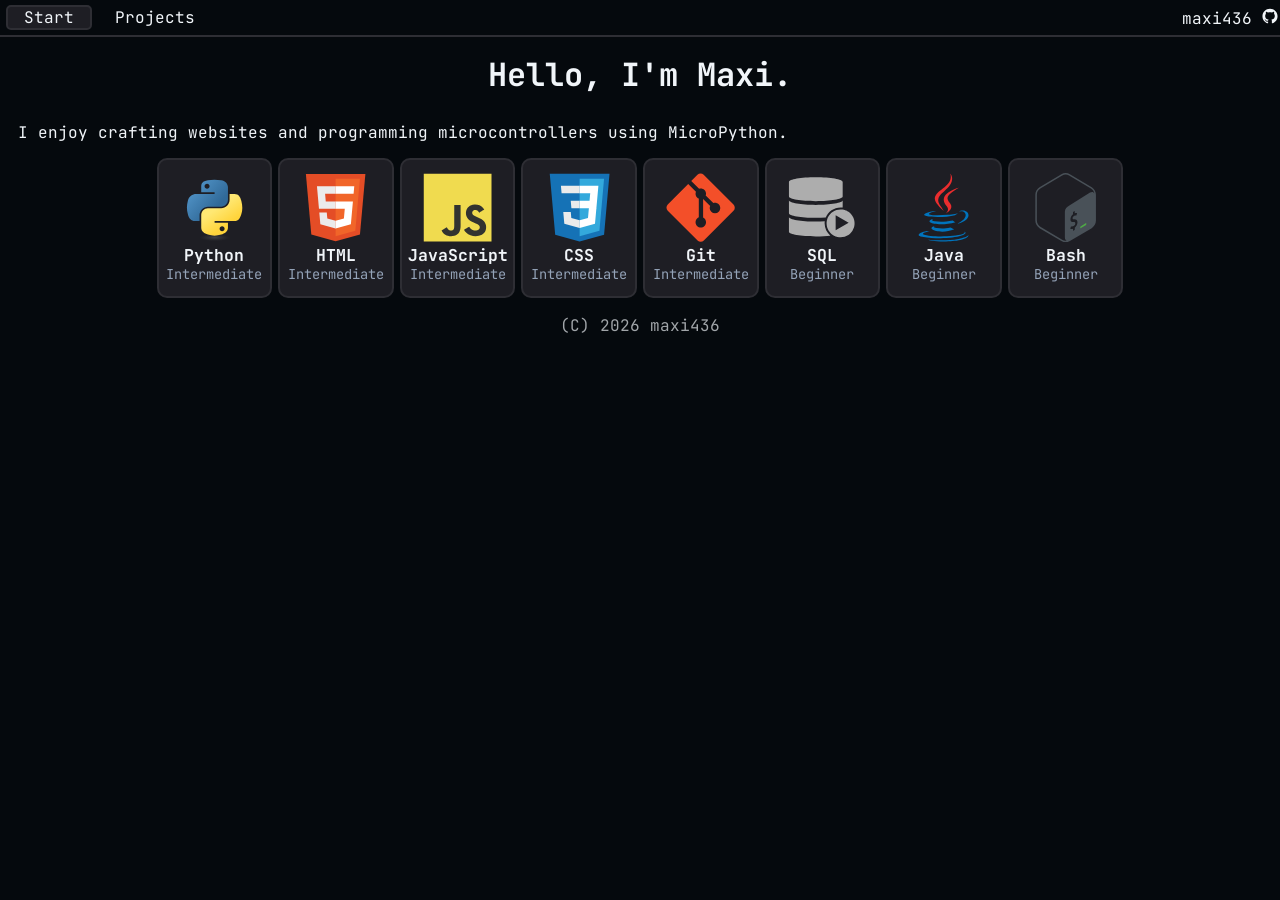
==== commit ea049a88: "use right hrefs for projects" ====
--- a/index.html
+++ b/index.html
@@ -93,20 +93,6 @@
                     <div class="card-inner">
                         <div class="card-front">
                             <svg viewBox="0 0 128 128">
-                            <path fill="#007acc" d="M2 63.91v62.5h125v-125H2zm100.73-5a15.56 15.56 0 017.82 4.5 20.58 20.58 0 013 4c0 .16-5.4 3.81-8.69 5.85-.12.08-.6-.44-1.13-1.23a7.09 7.09 0 00-5.87-3.53c-3.79-.26-6.23 1.73-6.21 5a4.58 4.58 0 00.54 2.34c.83 1.73 2.38 2.76 7.24 4.86 8.95 3.85 12.78 6.39 15.16 10 2.66 4 3.25 10.46 1.45 15.24-2 5.2-6.9 8.73-13.83 9.9a38.32 38.32 0 01-9.52-.1A23 23 0 0180 109.19c-1.15-1.27-3.39-4.58-3.25-4.82a9.34 9.34 0 011.15-.73l4.6-2.64 3.59-2.08.75 1.11a16.78 16.78 0 004.74 4.54c4 2.1 9.46 1.81 12.16-.62a5.43 5.43 0 00.69-6.92c-1-1.39-3-2.56-8.59-5-6.45-2.78-9.23-4.5-11.77-7.24a16.48 16.48 0 01-3.43-6.25 25 25 0 01-.22-8c1.33-6.23 6-10.58 12.82-11.87a31.66 31.66 0 019.49.26zm-29.34 5.24v5.12H57.16v46.23H45.65V69.26H29.38v-5a49.19 49.19 0 01.14-5.16c.06-.08 10-.12 22-.1h21.81z"></path>
-                            </svg>
-                            <strong>TypeScript</strong>
-                            Intermediate
-                        </div>
-                        <div class="card-back">
-                            since 2026
-                        </div>
-                    </div>
-                </div>
-                <div class="card">
-                    <div class="card-inner">
-                        <div class="card-front">
-                            <svg viewBox="0 0 128 128">
                             <path fill="#F34F29" d="M124.737 58.378L69.621 3.264c-3.172-3.174-8.32-3.174-11.497 0L46.68 14.71l14.518 14.518c3.375-1.139 7.243-.375 9.932 2.314 2.703 2.706 3.461 6.607 2.294 9.993l13.992 13.993c3.385-1.167 7.292-.413 9.994 2.295 3.78 3.777 3.78 9.9 0 13.679a9.673 9.673 0 01-13.683 0 9.677 9.677 0 01-2.105-10.521L68.574 47.933l-.002 34.341a9.708 9.708 0 012.559 1.828c3.778 3.777 3.778 9.898 0 13.683-3.779 3.777-9.904 3.777-13.679 0-3.778-3.784-3.778-9.905 0-13.683a9.65 9.65 0 013.167-2.11V47.333a9.581 9.581 0 01-3.167-2.111c-2.862-2.86-3.551-7.06-2.083-10.576L41.056 20.333 3.264 58.123a8.133 8.133 0 000 11.5l55.117 55.114c3.174 3.174 8.32 3.174 11.499 0l54.858-54.858a8.135 8.135 0 00-.001-11.501z"></path>
                             </svg>
                             <strong>Git</strong>
@@ -119,15 +105,10 @@
                 </div>
                 <div class="card">
                     <div class="card-inner">
-                        <div class="card-front"> 
-                            <svg viewBox="0 0 128 128">    
-                                <path fill="#495158" d="M64 36.55c-25.172 0-45.582-7.109-45.582-16.495v87.89c0 9.032 20.055 16.356 44.941 16.5H64c25.172 0 45.582-7.113 45.582-16.5v-87.89c0 9.172-20.41 16.496-45.582 16.496Zm0 0"></path>
-                                <path fill="#798188" d="M109.582 20.055c0 9.172-20.41 16.496-45.582 16.496s-45.582-7.11-45.582-16.496c0-9.387 20.41-16.5 45.582-16.5s45.582 7.113 45.582 16.5"></path>
-                                <path fill="#495158" d="M98.988 18.703c0 5.832-15.718 10.524-34.988 10.524s-34.988-4.692-34.988-10.524C29.012 12.871 44.73 8.25 64 8.25s34.988 4.691 34.988 10.453"></path>
-                                <path fill="#495158" d="M64 21.332a82.193 82.193 0 0 0-27.664 4.055A81.213 81.213 0 0 0 64 29.227a79.334 79.334 0 0 0 27.664-4.125A84.332 84.332 0 0 0 64 21.332Zm0 0"></path>
-                                <path fill="#798188" d="M91.734 81.066V56.891h-6.402v29.367h17.496v-5.192ZM40.961 69.191a13.064 13.064 0 0 1-3.629-2.203 3.13 3.13 0 0 1-.852-2.277 2.418 2.418 0 0 1 1.067-2.133 4.847 4.847 0 0 1 2.988-.855 11.533 11.533 0 0 1 7.11 2.062v-6.113a18.236 18.236 0 0 0-7.11-1.137 11.67 11.67 0 0 0-7.754 2.414 7.68 7.68 0 0 0-2.984 6.332c0 3.625 2.273 6.469 7.11 8.602 1.57.668 3.05 1.527 4.41 2.562a2.982 2.982 0 0 1 1.066 2.274c0 .879-.426 1.699-1.137 2.207a5.786 5.786 0 0 1-3.203.781 11.801 11.801 0 0 1-7.75-2.988v6.613a15.411 15.411 0 0 0 7.61 1.707c2.98.176 5.933-.648 8.39-2.348a7.681 7.681 0 0 0 2.348-6.468 7.458 7.458 0 0 0-1.778-4.977 17.225 17.225 0 0 0-5.902-4.055Zm37.262 11.305a16.634 16.634 0 0 0 2.347-8.957A16.509 16.509 0 0 0 78.223 64a12.87 12.87 0 0 0-4.977-5.332 14.228 14.228 0 0 0-7.113-1.852 15.015 15.015 0 0 0-7.68 1.922A13.217 13.217 0 0 0 53.262 64a17.48 17.48 0 0 0-1.848 8.105 16.06 16.06 0 0 0 1.707 7.114 12.526 12.526 0 0 0 4.906 5.261 14.679 14.679 0 0 0 7.11 2.133l6.117 7.11h8.605l-8.75-7.82a12.736 12.736 0 0 0 7.114-5.407Zm-7.114-1.777a6.673 6.673 0 0 1-5.402 2.488 6.538 6.538 0 0 1-5.406-2.559 10.842 10.842 0 0 1-2.063-7.109 10.903 10.903 0 0 1 2.063-7.113 7.104 7.104 0 0 1 5.547-2.63 6.181 6.181 0 0 1 5.336 2.63 11.533 11.533 0 0 1 1.918 7.113 10.353 10.353 0 0 1-1.993 7.18Zm0 0"></path>
-                            </svg>
-          
+                        <div class="card-front">
+                            <svg viewBox="0 0 128 128"> 
+                            <path fill="#adadad" d="M51.395 7.758c-27.396 0-49.604 3.824-49.647 8.54l-.002-.009v27.293c0 4.723 22.227 8.535 49.649 8.535 27.42 0 49.648-3.836 49.648-8.535V16.289l-.002.01c-.043-4.717-22.255-8.541-49.646-8.541zm-17.268 16.57c1.39.09 2.805.169 4.25.236-.574-.026-1.18-.04-1.746-.07-.86-.046-1.665-.112-2.504-.166zm20.453.516c-1.064.012-2.104.037-3.185.037v-.002c-.654 0-1.275-.021-1.922-.025.642.004 1.273.017 1.922.017 1.075 0 2.127-.016 3.185-.027zM1.746 50.562v23.77c0 4.727 22.227 8.535 49.649 8.535 6.502 0 12.672-.228 18.357-.62 4.322-10.913 14.962-18.634 27.412-18.634 1.316 0 2.609.095 3.879.262V50.562c0 4.727-22.228 8.536-49.648 8.536-27.422 0-49.649-3.833-49.649-8.535zM97.164 67.25c-10.278 0-19.151 5.999-23.314 14.686a25.67 25.67 0 0 0-.805 1.884c-.2.522-.392 1.05-.559 1.586v.002a25.753 25.753 0 0 0-.447 1.647c-.03.124-.056.248-.084.373a25.7 25.7 0 0 0-.324 1.676 26.04 26.04 0 0 0-.307 3.986c0 9.287 4.9 17.426 12.254 21.98.485.3.98.584 1.484.852.03.016.062.03.092.047.453.238.917.462 1.385.674.076.034.152.07.229.103 1.001.441 2.036.82 3.1 1.133a25.62 25.62 0 0 0 1.654.426c.092.02.184.044.277.064.536.114 1.08.21 1.629.29l.232.028c.476.065.954.115 1.438.153l.375.03c.56.035 1.122.06 1.691.06a25.78 25.78 0 0 0 14.447-4.412 25.93 25.93 0 0 0 3.825-3.157 25.94 25.94 0 0 0 6.406-10.586 25.654 25.654 0 0 0 1.03-5.043 25.815 25.815 0 0 0 .03-4.877c-.007-.081-.011-.164-.02-.246a25.824 25.824 0 0 0-.347-2.41 25.664 25.664 0 0 0-.447-1.928c-.036-.131-.075-.261-.113-.392a25.648 25.648 0 0 0-.621-1.881c-.035-.091-.073-.18-.108-.271a25.719 25.719 0 0 0-.816-1.89c-.023-.045-.048-.09-.07-.136a25.79 25.79 0 0 0-.989-1.824l-.057-.096a25.85 25.85 0 0 0-1.148-1.736c-.045-.063-.087-.127-.133-.19a25.933 25.933 0 0 0-1.234-1.554c-.077-.09-.156-.179-.235-.268-.43-.49-.879-.966-1.345-1.422-.07-.068-.143-.133-.213-.2a25.986 25.986 0 0 0-1.516-1.347c-.04-.033-.082-.064-.123-.097a25.919 25.919 0 0 0-1.664-1.238c-.027-.019-.053-.039-.08-.057l-.012-.008a25.841 25.841 0 0 0-1.75-1.076c-.074-.042-.147-.087-.222-.129a25.76 25.76 0 0 0-2.094-1.031c-.6-.264-1.213-.507-1.836-.725-.115-.04-.232-.078-.348-.117a25.6 25.6 0 0 0-1.914-.563c-.102-.025-.207-.045-.31-.07a25.664 25.664 0 0 0-2.084-.412l-.01-.002a26.1 26.1 0 0 0-3.879-.289zm-9.102 10.914 24.028 13.871-24.028 13.871V78.164zM1.746 81.316v27.29c0 4.726 22.227 8.535 49.649 8.535 9.98 0 19.136-.536 26.89-1.412-6.478-5.408-10.601-13.541-10.601-22.64a29.6 29.6 0 0 1 .244-3.74 272.19 272.19 0 0 1-16.533.499c-27.422 0-49.649-3.832-49.649-8.532z"></path>
+                            </svg>
                             <strong>SQL</strong>
                             Beginner
                         </div>
@@ -152,33 +133,18 @@
                     </div>
                 </div>
                 <div class="card">
-                    <div class="card-inner">
-                        <div class="card-front">
-                            <svg viewBox="0 0 128 128">
-                                <path fill="#495158" d="M112.205 26.129 71.8 2.142A15.326 15.326 0 0 0 64.005 0c-2.688 0-5.386.717-7.796 2.152L15.795 26.14C10.976 28.999 8 34.289 8 40.018v47.975c0 5.729 2.967 11.019 7.796 13.878L56.2 125.858A15.193 15.193 0 0 0 63.995 128a15.32 15.32 0 0 0 7.796-2.142l40.414-23.987c4.819-2.86 7.796-8.16 7.796-13.878V40.007c0-5.718-2.967-11.019-7.796-13.878zm-31.29 74.907.063 3.448c0 .418-.267.889-.588 1.06l-2.046 1.178c-.321.16-.6-.032-.6-.45l-.032-3.394c-1.745.728-3.523.9-4.647.45-.214-.086-.31-.397-.225-.76l.739-3.117c.064-.246.193-.493.364-.643a.726.726 0 0 1 .193-.139c.117-.064.235-.075.332-.032 1.22.407 2.773.214 4.272-.535 1.907-.964 3.18-2.913 3.16-4.84-.022-1.757-.964-2.474-3.267-2.496-2.934.01-5.675-.567-5.718-4.894-.032-3.555 1.81-7.26 4.744-9.595l-.032-3.48c0-.428.257-.9.589-1.07l1.98-1.264c.322-.161.6.042.6.46l.033 3.48c1.456-.578 2.72-.738 3.865-.47.247.063.364.406.257.802l-.77 3.084a1.372 1.372 0 0 1-.354.622.825.825 0 0 1-.203.15c-.108.053-.204.064-.3.053-.525-.118-1.767-.385-3.727.6-2.056 1.038-2.773 2.827-2.763 4.155.022 1.585.825 2.066 3.63 2.11 3.738.063 5.344 1.691 5.387 5.45.053 3.684-1.917 7.657-4.937 10.077zm28.206-64.787L70.89 59.86c-4.765 2.784-8.278 5.911-8.288 11.662v47.107c0 3.437 1.392 5.665 3.523 6.318a12.81 12.81 0 0 1-2.12.204c-2.239 0-4.445-.61-6.383-1.757L17.219 99.408c-3.951-2.345-6.403-6.725-6.403-11.426V40.007c0-4.7 2.452-9.08 6.403-11.426L57.634 4.594a12.555 12.555 0 0 1 6.382-1.756c2.238 0 4.444.61 6.382 1.756l40.415 23.987c3.33 1.981 5.579 5.397 6.21 9.242-1.36-2.86-4.38-3.63-7.902-1.574z"></path>
-                                <path fill="#4fa847" d="m101.614 92.619-10.066 6.018c-.268.16-.46.332-.46.653v2.635c0 .32.214.46.481.3l10.216-6.212c.268-.16.31-.45.31-.77v-2.324c0-.322-.213-.45-.481-.3z"></path>
-                            </svg>
-                            <strong>Bash</strong>
-                            Beginner
-                        </div>
-                        <div class="card-back">
-                            since 2025
-                        </div>
-                    </div>
-                </div>
-                <div class="card">
-                    <div class="card-inner">
-                        <div class="card-front">
-                            <svg viewBox="0 0 128 128">
-                                <path fill="#3DAE2B" d="M66.958.825a6.07 6.07 0 0 0-6.035 0L11.103 29.76c-1.895 1.072-2.96 3.095-2.96 5.24v57.988c0 2.143 1.183 4.167 2.958 5.24l49.82 28.934a6.07 6.07 0 0 0 6.036 0l49.82-28.935c1.894-1.072 2.958-3.096 2.958-5.24V35c0-2.144-1.183-4.167-2.958-5.24z"></path>
-                                <path fill="#52A044" d="M116.897 29.76 66.841.825A8.161 8.161 0 0 0 65.302.23L9.21 96.798a6.251 6.251 0 0 0 1.657 1.43l50.057 28.934c1.42.833 3.076 1.072 4.615.595l52.66-96.925a3.702 3.702 0 0 0-1.302-1.072z"></path>
-                                <path fill="#64B749" d="M116.898 98.225c1.42-.833 2.485-2.262 2.958-3.81L65.066.108c-1.42-.238-2.959-.119-4.26.715L11.104 29.639l53.606 98.355c.71-.12 1.54-.358 2.25-.715z"></path>
-                            </svg>
-                            <strong>Node.js</strong>
-                            Beginner
-                        </div>
-                        <div class="card-back">
-                            since 2026
+                        <div class="card-inner">
+                            <div class="card-front">
+                                <svg viewBox="0 0 128 128">
+                                <path fill="#495158" d="M112.205 26.129 71.8 2.142A15.326 15.326 0 0 0 64.005 0c-2.688 0-5.386.717-7.796 2.152L15.795 26.14C10.976 28.999 8 34.289 8 40.018v47.975c0 5.729 2.967 11.019 7.796 13.878L56.2 125.858A15.193 15.193 0 0 0 63.995 128a15.32 15.32 0 0 0 7.796-2.142l40.414-23.987c4.819-2.86 7.796-8.16 7.796-13.878V40.007c0-5.718-2.967-11.019-7.796-13.878zm-31.29 74.907.063 3.448c0 .418-.267.889-.588 1.06l-2.046 1.178c-.321.16-.6-.032-.6-.45l-.032-3.394c-1.745.728-3.523.9-4.647.45-.214-.086-.31-.397-.225-.76l.739-3.117c.064-.246.193-.493.364-.643a.726.726 0 0 1 .193-.139c.117-.064.235-.075.332-.032 1.22.407 2.773.214 4.272-.535 1.907-.964 3.18-2.913 3.16-4.84-.022-1.757-.964-2.474-3.267-2.496-2.934.01-5.675-.567-5.718-4.894-.032-3.555 1.81-7.26 4.744-9.595l-.032-3.48c0-.428.257-.9.589-1.07l1.98-1.264c.322-.161.6.042.6.46l.033 3.48c1.456-.578 2.72-.738 3.865-.47.247.063.364.406.257.802l-.77 3.084a1.372 1.372 0 0 1-.354.622.825.825 0 0 1-.203.15c-.108.053-.204.064-.3.053-.525-.118-1.767-.385-3.727.6-2.056 1.038-2.773 2.827-2.763 4.155.022 1.585.825 2.066 3.63 2.11 3.738.063 5.344 1.691 5.387 5.45.053 3.684-1.917 7.657-4.937 10.077zm28.206-64.787L70.89 59.86c-4.765 2.784-8.278 5.911-8.288 11.662v47.107c0 3.437 1.392 5.665 3.523 6.318a12.81 12.81 0 0 1-2.12.204c-2.239 0-4.445-.61-6.383-1.757L17.219 99.408c-3.951-2.345-6.403-6.725-6.403-11.426V40.007c0-4.7 2.452-9.08 6.403-11.426L57.634 4.594a12.555 12.555 0 0 1 6.382-1.756c2.238 0 4.444.61 6.382 1.756l40.415 23.987c3.33 1.981 5.579 5.397 6.21 9.242-1.36-2.86-4.38-3.63-7.902-1.574z"></path><path fill="#4fa847" d="m101.614 92.619-10.066 6.018c-.268.16-.46.332-.46.653v2.635c0 .32.214.46.481.3l10.216-6.212c.268-.16.31-.45.31-.77v-2.324c0-.322-.213-.45-.481-.3z"></path>
+                                </svg>
+
+                                <strong>Bash</strong>
+                                Beginner
+                            </div>
+                            <div class="card-back">
+                                since 2025
+                            </div>
                         </div>
                     </div>
                 </div>
@@ -208,13 +174,6 @@
                 HTML JavaScript CSS<br>
                 <a target="new" href="https://maxi436.github.io/Dashboard">Website</a>
                 <a target="new" href="https://github.com/maxi436/Dashboard">GitHub</a>
-            </div>
-            <div>
-                <h2>SQL Shell</h2>
-                <small>inactive</small>
-                <p>A website where you can enter SQL syntax to show data from the Chinook test database.</p>
-                Node.js Prisma React TypeScript<br>
-                <a target="new" href="https://github.com/maxi436/SQL-Shell">GitHub</a>
             </div>
         </section>
 
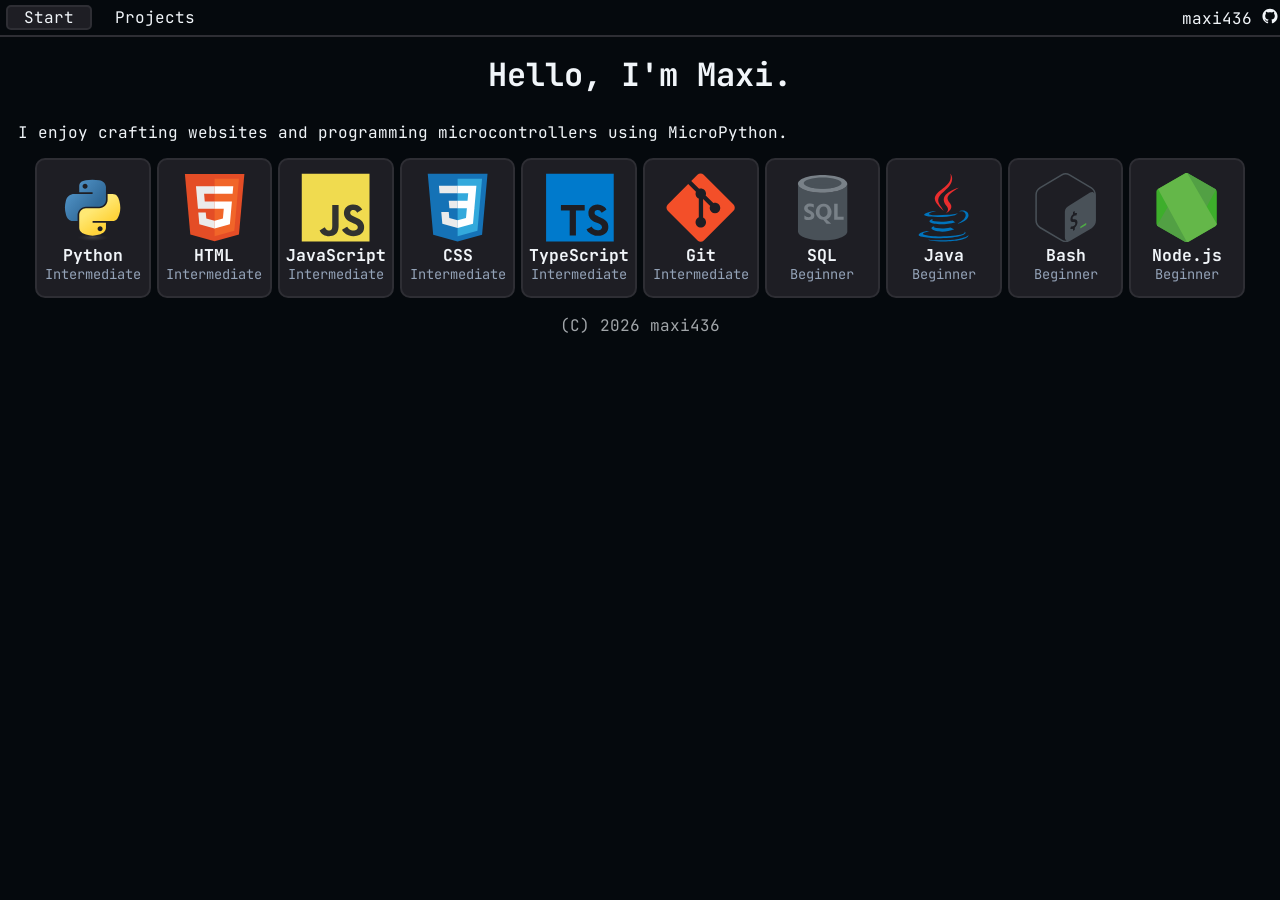
==== commit babfdc53: "add link to expense tracker" ====
--- a/index.html
+++ b/index.html
@@ -93,6 +93,20 @@
                     <div class="card-inner">
                         <div class="card-front">
                             <svg viewBox="0 0 128 128">
+                            <path fill="#007acc" d="M2 63.91v62.5h125v-125H2zm100.73-5a15.56 15.56 0 017.82 4.5 20.58 20.58 0 013 4c0 .16-5.4 3.81-8.69 5.85-.12.08-.6-.44-1.13-1.23a7.09 7.09 0 00-5.87-3.53c-3.79-.26-6.23 1.73-6.21 5a4.58 4.58 0 00.54 2.34c.83 1.73 2.38 2.76 7.24 4.86 8.95 3.85 12.78 6.39 15.16 10 2.66 4 3.25 10.46 1.45 15.24-2 5.2-6.9 8.73-13.83 9.9a38.32 38.32 0 01-9.52-.1A23 23 0 0180 109.19c-1.15-1.27-3.39-4.58-3.25-4.82a9.34 9.34 0 011.15-.73l4.6-2.64 3.59-2.08.75 1.11a16.78 16.78 0 004.74 4.54c4 2.1 9.46 1.81 12.16-.62a5.43 5.43 0 00.69-6.92c-1-1.39-3-2.56-8.59-5-6.45-2.78-9.23-4.5-11.77-7.24a16.48 16.48 0 01-3.43-6.25 25 25 0 01-.22-8c1.33-6.23 6-10.58 12.82-11.87a31.66 31.66 0 019.49.26zm-29.34 5.24v5.12H57.16v46.23H45.65V69.26H29.38v-5a49.19 49.19 0 01.14-5.16c.06-.08 10-.12 22-.1h21.81z"></path>
+                            </svg>
+                            <strong>TypeScript</strong>
+                            Intermediate
+                        </div>
+                        <div class="card-back">
+                            since 2026
+                        </div>
+                    </div>
+                </div>
+                <div class="card">
+                    <div class="card-inner">
+                        <div class="card-front">
+                            <svg viewBox="0 0 128 128">
                             <path fill="#F34F29" d="M124.737 58.378L69.621 3.264c-3.172-3.174-8.32-3.174-11.497 0L46.68 14.71l14.518 14.518c3.375-1.139 7.243-.375 9.932 2.314 2.703 2.706 3.461 6.607 2.294 9.993l13.992 13.993c3.385-1.167 7.292-.413 9.994 2.295 3.78 3.777 3.78 9.9 0 13.679a9.673 9.673 0 01-13.683 0 9.677 9.677 0 01-2.105-10.521L68.574 47.933l-.002 34.341a9.708 9.708 0 012.559 1.828c3.778 3.777 3.778 9.898 0 13.683-3.779 3.777-9.904 3.777-13.679 0-3.778-3.784-3.778-9.905 0-13.683a9.65 9.65 0 013.167-2.11V47.333a9.581 9.581 0 01-3.167-2.111c-2.862-2.86-3.551-7.06-2.083-10.576L41.056 20.333 3.264 58.123a8.133 8.133 0 000 11.5l55.117 55.114c3.174 3.174 8.32 3.174 11.499 0l54.858-54.858a8.135 8.135 0 00-.001-11.501z"></path>
                             </svg>
                             <strong>Git</strong>
@@ -105,10 +119,15 @@
                 </div>
                 <div class="card">
                     <div class="card-inner">
-                        <div class="card-front">
-                            <svg viewBox="0 0 128 128"> 
-                            <path fill="#adadad" d="M51.395 7.758c-27.396 0-49.604 3.824-49.647 8.54l-.002-.009v27.293c0 4.723 22.227 8.535 49.649 8.535 27.42 0 49.648-3.836 49.648-8.535V16.289l-.002.01c-.043-4.717-22.255-8.541-49.646-8.541zm-17.268 16.57c1.39.09 2.805.169 4.25.236-.574-.026-1.18-.04-1.746-.07-.86-.046-1.665-.112-2.504-.166zm20.453.516c-1.064.012-2.104.037-3.185.037v-.002c-.654 0-1.275-.021-1.922-.025.642.004 1.273.017 1.922.017 1.075 0 2.127-.016 3.185-.027zM1.746 50.562v23.77c0 4.727 22.227 8.535 49.649 8.535 6.502 0 12.672-.228 18.357-.62 4.322-10.913 14.962-18.634 27.412-18.634 1.316 0 2.609.095 3.879.262V50.562c0 4.727-22.228 8.536-49.648 8.536-27.422 0-49.649-3.833-49.649-8.535zM97.164 67.25c-10.278 0-19.151 5.999-23.314 14.686a25.67 25.67 0 0 0-.805 1.884c-.2.522-.392 1.05-.559 1.586v.002a25.753 25.753 0 0 0-.447 1.647c-.03.124-.056.248-.084.373a25.7 25.7 0 0 0-.324 1.676 26.04 26.04 0 0 0-.307 3.986c0 9.287 4.9 17.426 12.254 21.98.485.3.98.584 1.484.852.03.016.062.03.092.047.453.238.917.462 1.385.674.076.034.152.07.229.103 1.001.441 2.036.82 3.1 1.133a25.62 25.62 0 0 0 1.654.426c.092.02.184.044.277.064.536.114 1.08.21 1.629.29l.232.028c.476.065.954.115 1.438.153l.375.03c.56.035 1.122.06 1.691.06a25.78 25.78 0 0 0 14.447-4.412 25.93 25.93 0 0 0 3.825-3.157 25.94 25.94 0 0 0 6.406-10.586 25.654 25.654 0 0 0 1.03-5.043 25.815 25.815 0 0 0 .03-4.877c-.007-.081-.011-.164-.02-.246a25.824 25.824 0 0 0-.347-2.41 25.664 25.664 0 0 0-.447-1.928c-.036-.131-.075-.261-.113-.392a25.648 25.648 0 0 0-.621-1.881c-.035-.091-.073-.18-.108-.271a25.719 25.719 0 0 0-.816-1.89c-.023-.045-.048-.09-.07-.136a25.79 25.79 0 0 0-.989-1.824l-.057-.096a25.85 25.85 0 0 0-1.148-1.736c-.045-.063-.087-.127-.133-.19a25.933 25.933 0 0 0-1.234-1.554c-.077-.09-.156-.179-.235-.268-.43-.49-.879-.966-1.345-1.422-.07-.068-.143-.133-.213-.2a25.986 25.986 0 0 0-1.516-1.347c-.04-.033-.082-.064-.123-.097a25.919 25.919 0 0 0-1.664-1.238c-.027-.019-.053-.039-.08-.057l-.012-.008a25.841 25.841 0 0 0-1.75-1.076c-.074-.042-.147-.087-.222-.129a25.76 25.76 0 0 0-2.094-1.031c-.6-.264-1.213-.507-1.836-.725-.115-.04-.232-.078-.348-.117a25.6 25.6 0 0 0-1.914-.563c-.102-.025-.207-.045-.31-.07a25.664 25.664 0 0 0-2.084-.412l-.01-.002a26.1 26.1 0 0 0-3.879-.289zm-9.102 10.914 24.028 13.871-24.028 13.871V78.164zM1.746 81.316v27.29c0 4.726 22.227 8.535 49.649 8.535 9.98 0 19.136-.536 26.89-1.412-6.478-5.408-10.601-13.541-10.601-22.64a29.6 29.6 0 0 1 .244-3.74 272.19 272.19 0 0 1-16.533.499c-27.422 0-49.649-3.832-49.649-8.532z"></path>
-                            </svg>
+                        <div class="card-front"> 
+                            <svg viewBox="0 0 128 128">    
+                                <path fill="#495158" d="M64 36.55c-25.172 0-45.582-7.109-45.582-16.495v87.89c0 9.032 20.055 16.356 44.941 16.5H64c25.172 0 45.582-7.113 45.582-16.5v-87.89c0 9.172-20.41 16.496-45.582 16.496Zm0 0"></path>
+                                <path fill="#798188" d="M109.582 20.055c0 9.172-20.41 16.496-45.582 16.496s-45.582-7.11-45.582-16.496c0-9.387 20.41-16.5 45.582-16.5s45.582 7.113 45.582 16.5"></path>
+                                <path fill="#495158" d="M98.988 18.703c0 5.832-15.718 10.524-34.988 10.524s-34.988-4.692-34.988-10.524C29.012 12.871 44.73 8.25 64 8.25s34.988 4.691 34.988 10.453"></path>
+                                <path fill="#495158" d="M64 21.332a82.193 82.193 0 0 0-27.664 4.055A81.213 81.213 0 0 0 64 29.227a79.334 79.334 0 0 0 27.664-4.125A84.332 84.332 0 0 0 64 21.332Zm0 0"></path>
+                                <path fill="#798188" d="M91.734 81.066V56.891h-6.402v29.367h17.496v-5.192ZM40.961 69.191a13.064 13.064 0 0 1-3.629-2.203 3.13 3.13 0 0 1-.852-2.277 2.418 2.418 0 0 1 1.067-2.133 4.847 4.847 0 0 1 2.988-.855 11.533 11.533 0 0 1 7.11 2.062v-6.113a18.236 18.236 0 0 0-7.11-1.137 11.67 11.67 0 0 0-7.754 2.414 7.68 7.68 0 0 0-2.984 6.332c0 3.625 2.273 6.469 7.11 8.602 1.57.668 3.05 1.527 4.41 2.562a2.982 2.982 0 0 1 1.066 2.274c0 .879-.426 1.699-1.137 2.207a5.786 5.786 0 0 1-3.203.781 11.801 11.801 0 0 1-7.75-2.988v6.613a15.411 15.411 0 0 0 7.61 1.707c2.98.176 5.933-.648 8.39-2.348a7.681 7.681 0 0 0 2.348-6.468 7.458 7.458 0 0 0-1.778-4.977 17.225 17.225 0 0 0-5.902-4.055Zm37.262 11.305a16.634 16.634 0 0 0 2.347-8.957A16.509 16.509 0 0 0 78.223 64a12.87 12.87 0 0 0-4.977-5.332 14.228 14.228 0 0 0-7.113-1.852 15.015 15.015 0 0 0-7.68 1.922A13.217 13.217 0 0 0 53.262 64a17.48 17.48 0 0 0-1.848 8.105 16.06 16.06 0 0 0 1.707 7.114 12.526 12.526 0 0 0 4.906 5.261 14.679 14.679 0 0 0 7.11 2.133l6.117 7.11h8.605l-8.75-7.82a12.736 12.736 0 0 0 7.114-5.407Zm-7.114-1.777a6.673 6.673 0 0 1-5.402 2.488 6.538 6.538 0 0 1-5.406-2.559 10.842 10.842 0 0 1-2.063-7.109 10.903 10.903 0 0 1 2.063-7.113 7.104 7.104 0 0 1 5.547-2.63 6.181 6.181 0 0 1 5.336 2.63 11.533 11.533 0 0 1 1.918 7.113 10.353 10.353 0 0 1-1.993 7.18Zm0 0"></path>
+                            </svg>
+          
                             <strong>SQL</strong>
                             Beginner
                         </div>
@@ -133,18 +152,33 @@
                     </div>
                 </div>
                 <div class="card">
-                        <div class="card-inner">
-                            <div class="card-front">
-                                <svg viewBox="0 0 128 128">
-                                <path fill="#495158" d="M112.205 26.129 71.8 2.142A15.326 15.326 0 0 0 64.005 0c-2.688 0-5.386.717-7.796 2.152L15.795 26.14C10.976 28.999 8 34.289 8 40.018v47.975c0 5.729 2.967 11.019 7.796 13.878L56.2 125.858A15.193 15.193 0 0 0 63.995 128a15.32 15.32 0 0 0 7.796-2.142l40.414-23.987c4.819-2.86 7.796-8.16 7.796-13.878V40.007c0-5.718-2.967-11.019-7.796-13.878zm-31.29 74.907.063 3.448c0 .418-.267.889-.588 1.06l-2.046 1.178c-.321.16-.6-.032-.6-.45l-.032-3.394c-1.745.728-3.523.9-4.647.45-.214-.086-.31-.397-.225-.76l.739-3.117c.064-.246.193-.493.364-.643a.726.726 0 0 1 .193-.139c.117-.064.235-.075.332-.032 1.22.407 2.773.214 4.272-.535 1.907-.964 3.18-2.913 3.16-4.84-.022-1.757-.964-2.474-3.267-2.496-2.934.01-5.675-.567-5.718-4.894-.032-3.555 1.81-7.26 4.744-9.595l-.032-3.48c0-.428.257-.9.589-1.07l1.98-1.264c.322-.161.6.042.6.46l.033 3.48c1.456-.578 2.72-.738 3.865-.47.247.063.364.406.257.802l-.77 3.084a1.372 1.372 0 0 1-.354.622.825.825 0 0 1-.203.15c-.108.053-.204.064-.3.053-.525-.118-1.767-.385-3.727.6-2.056 1.038-2.773 2.827-2.763 4.155.022 1.585.825 2.066 3.63 2.11 3.738.063 5.344 1.691 5.387 5.45.053 3.684-1.917 7.657-4.937 10.077zm28.206-64.787L70.89 59.86c-4.765 2.784-8.278 5.911-8.288 11.662v47.107c0 3.437 1.392 5.665 3.523 6.318a12.81 12.81 0 0 1-2.12.204c-2.239 0-4.445-.61-6.383-1.757L17.219 99.408c-3.951-2.345-6.403-6.725-6.403-11.426V40.007c0-4.7 2.452-9.08 6.403-11.426L57.634 4.594a12.555 12.555 0 0 1 6.382-1.756c2.238 0 4.444.61 6.382 1.756l40.415 23.987c3.33 1.981 5.579 5.397 6.21 9.242-1.36-2.86-4.38-3.63-7.902-1.574z"></path><path fill="#4fa847" d="m101.614 92.619-10.066 6.018c-.268.16-.46.332-.46.653v2.635c0 .32.214.46.481.3l10.216-6.212c.268-.16.31-.45.31-.77v-2.324c0-.322-.213-.45-.481-.3z"></path>
-                                </svg>
-
-                                <strong>Bash</strong>
-                                Beginner
-                            </div>
-                            <div class="card-back">
-                                since 2025
-                            </div>
+                    <div class="card-inner">
+                        <div class="card-front">
+                            <svg viewBox="0 0 128 128">
+                                <path fill="#495158" d="M112.205 26.129 71.8 2.142A15.326 15.326 0 0 0 64.005 0c-2.688 0-5.386.717-7.796 2.152L15.795 26.14C10.976 28.999 8 34.289 8 40.018v47.975c0 5.729 2.967 11.019 7.796 13.878L56.2 125.858A15.193 15.193 0 0 0 63.995 128a15.32 15.32 0 0 0 7.796-2.142l40.414-23.987c4.819-2.86 7.796-8.16 7.796-13.878V40.007c0-5.718-2.967-11.019-7.796-13.878zm-31.29 74.907.063 3.448c0 .418-.267.889-.588 1.06l-2.046 1.178c-.321.16-.6-.032-.6-.45l-.032-3.394c-1.745.728-3.523.9-4.647.45-.214-.086-.31-.397-.225-.76l.739-3.117c.064-.246.193-.493.364-.643a.726.726 0 0 1 .193-.139c.117-.064.235-.075.332-.032 1.22.407 2.773.214 4.272-.535 1.907-.964 3.18-2.913 3.16-4.84-.022-1.757-.964-2.474-3.267-2.496-2.934.01-5.675-.567-5.718-4.894-.032-3.555 1.81-7.26 4.744-9.595l-.032-3.48c0-.428.257-.9.589-1.07l1.98-1.264c.322-.161.6.042.6.46l.033 3.48c1.456-.578 2.72-.738 3.865-.47.247.063.364.406.257.802l-.77 3.084a1.372 1.372 0 0 1-.354.622.825.825 0 0 1-.203.15c-.108.053-.204.064-.3.053-.525-.118-1.767-.385-3.727.6-2.056 1.038-2.773 2.827-2.763 4.155.022 1.585.825 2.066 3.63 2.11 3.738.063 5.344 1.691 5.387 5.45.053 3.684-1.917 7.657-4.937 10.077zm28.206-64.787L70.89 59.86c-4.765 2.784-8.278 5.911-8.288 11.662v47.107c0 3.437 1.392 5.665 3.523 6.318a12.81 12.81 0 0 1-2.12.204c-2.239 0-4.445-.61-6.383-1.757L17.219 99.408c-3.951-2.345-6.403-6.725-6.403-11.426V40.007c0-4.7 2.452-9.08 6.403-11.426L57.634 4.594a12.555 12.555 0 0 1 6.382-1.756c2.238 0 4.444.61 6.382 1.756l40.415 23.987c3.33 1.981 5.579 5.397 6.21 9.242-1.36-2.86-4.38-3.63-7.902-1.574z"></path>
+                                <path fill="#4fa847" d="m101.614 92.619-10.066 6.018c-.268.16-.46.332-.46.653v2.635c0 .32.214.46.481.3l10.216-6.212c.268-.16.31-.45.31-.77v-2.324c0-.322-.213-.45-.481-.3z"></path>
+                            </svg>
+                            <strong>Bash</strong>
+                            Beginner
+                        </div>
+                        <div class="card-back">
+                            since 2025
+                        </div>
+                    </div>
+                </div>
+                <div class="card">
+                    <div class="card-inner">
+                        <div class="card-front">
+                            <svg viewBox="0 0 128 128">
+                                <path fill="#3DAE2B" d="M66.958.825a6.07 6.07 0 0 0-6.035 0L11.103 29.76c-1.895 1.072-2.96 3.095-2.96 5.24v57.988c0 2.143 1.183 4.167 2.958 5.24l49.82 28.934a6.07 6.07 0 0 0 6.036 0l49.82-28.935c1.894-1.072 2.958-3.096 2.958-5.24V35c0-2.144-1.183-4.167-2.958-5.24z"></path>
+                                <path fill="#52A044" d="M116.897 29.76 66.841.825A8.161 8.161 0 0 0 65.302.23L9.21 96.798a6.251 6.251 0 0 0 1.657 1.43l50.057 28.934c1.42.833 3.076 1.072 4.615.595l52.66-96.925a3.702 3.702 0 0 0-1.302-1.072z"></path>
+                                <path fill="#64B749" d="M116.898 98.225c1.42-.833 2.485-2.262 2.958-3.81L65.066.108c-1.42-.238-2.959-.119-4.26.715L11.104 29.639l53.606 98.355c.71-.12 1.54-.358 2.25-.715z"></path>
+                            </svg>
+                            <strong>Node.js</strong>
+                            Beginner
+                        </div>
+                        <div class="card-back">
+                            since 2026
                         </div>
                     </div>
                 </div>
@@ -161,19 +195,20 @@
                 <a target="new" href="https://github.com/maxi436/Grades">GitHub</a>
             </div>
             <div>
-                <h2>Games</h2>
-                <small>inactive</small>
-                <p>A collection of small arcade games built with Pygame.</p>
-                Python<br>
-                <a target="new" href="https://github.com/maxi436/Games">GitHub</a>
-            </div>
-            <div>
                 <h2>Dashboard</h2>
                 <small>active</small>
                 <p>A simple dashboard, that fetches user data from GitHub.</p>
                 HTML JavaScript CSS<br>
                 <a target="new" href="https://maxi436.github.io/Dashboard">Website</a>
                 <a target="new" href="https://github.com/maxi436/Dashboard">GitHub</a>
+            </div>
+            <div>
+                <h2>Expense Tracker</h2>
+                <small>active</small>
+                <p>A simple application to track expenses.</p>
+                Python HTML JavaScript chart.js CSS<br>
+                <a target="new" href="https://buchhaltung-6f4n.onrender.com/start">Website</a>
+                <a target="new" href="https://github.com/maxi436/Buchhaltung">GitHub</a>
             </div>
         </section>
 
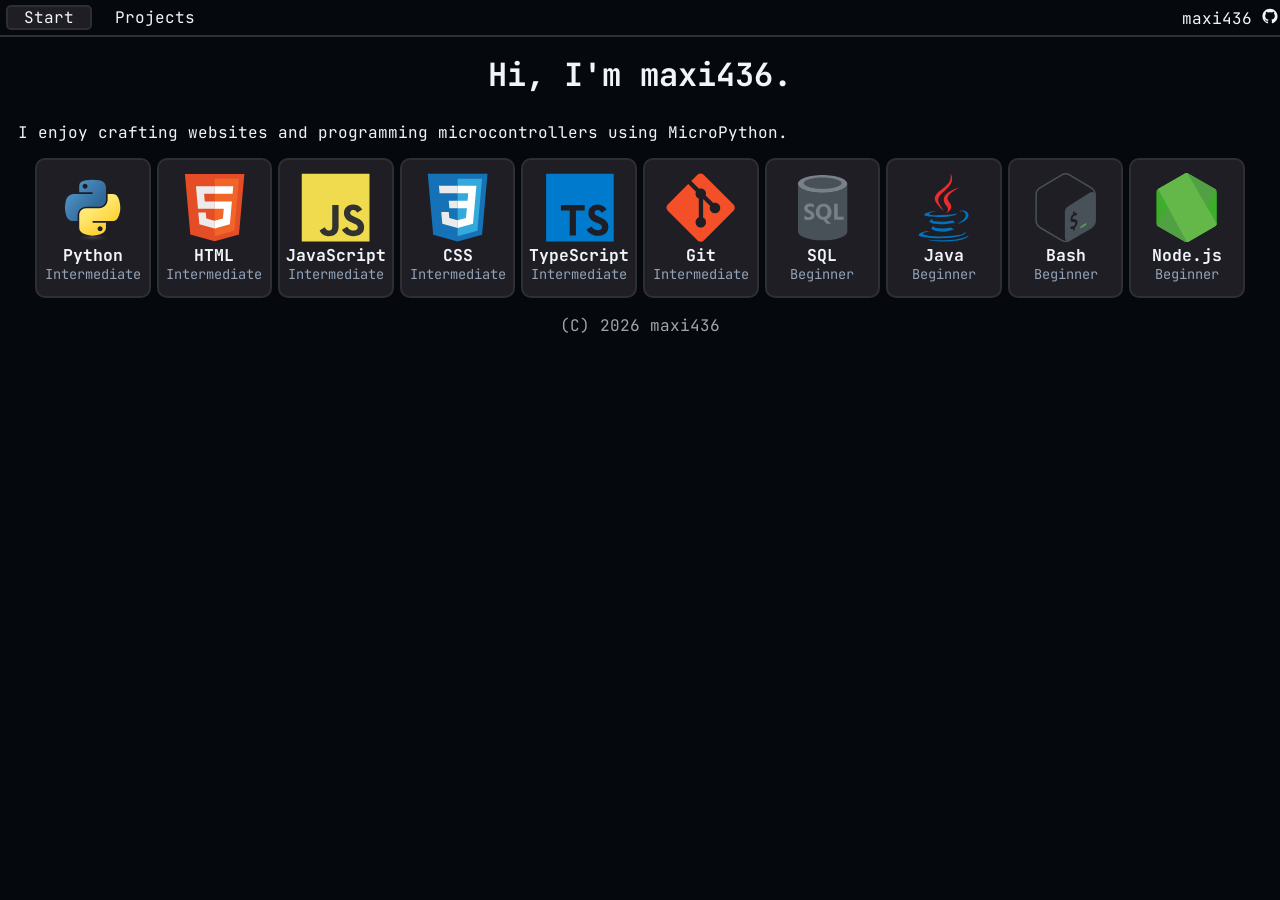
==== commit ab615d24: "index.html aktualisieren" ====
--- a/index.html
+++ b/index.html
@@ -23,7 +23,7 @@
         </nav>
 
         <section class="start">
-            <h1 class="typing">Hello, I'm Maxi.</h1>
+            <h1 class="typing">Hi, I'm maxi436.</h1>
             <p>
                 I enjoy crafting websites and programming microcontrollers using MicroPython.
             </p>
